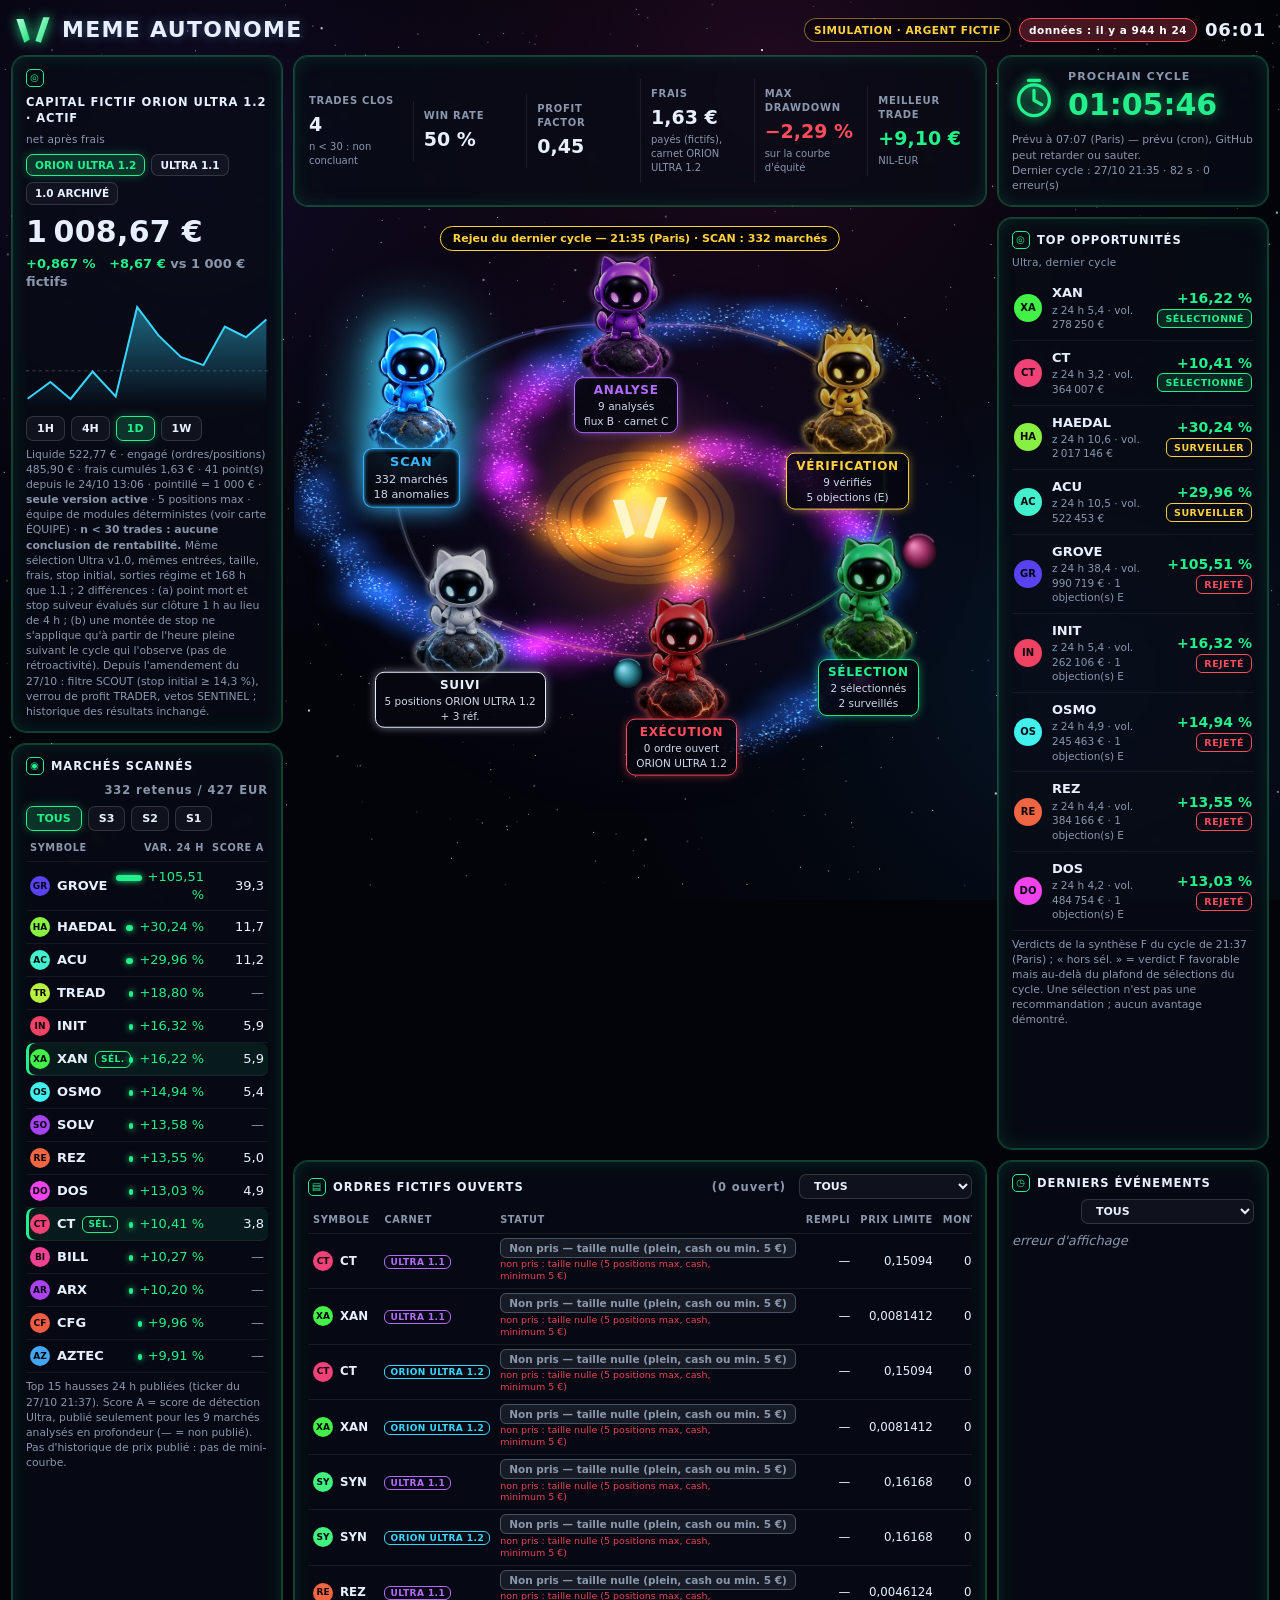
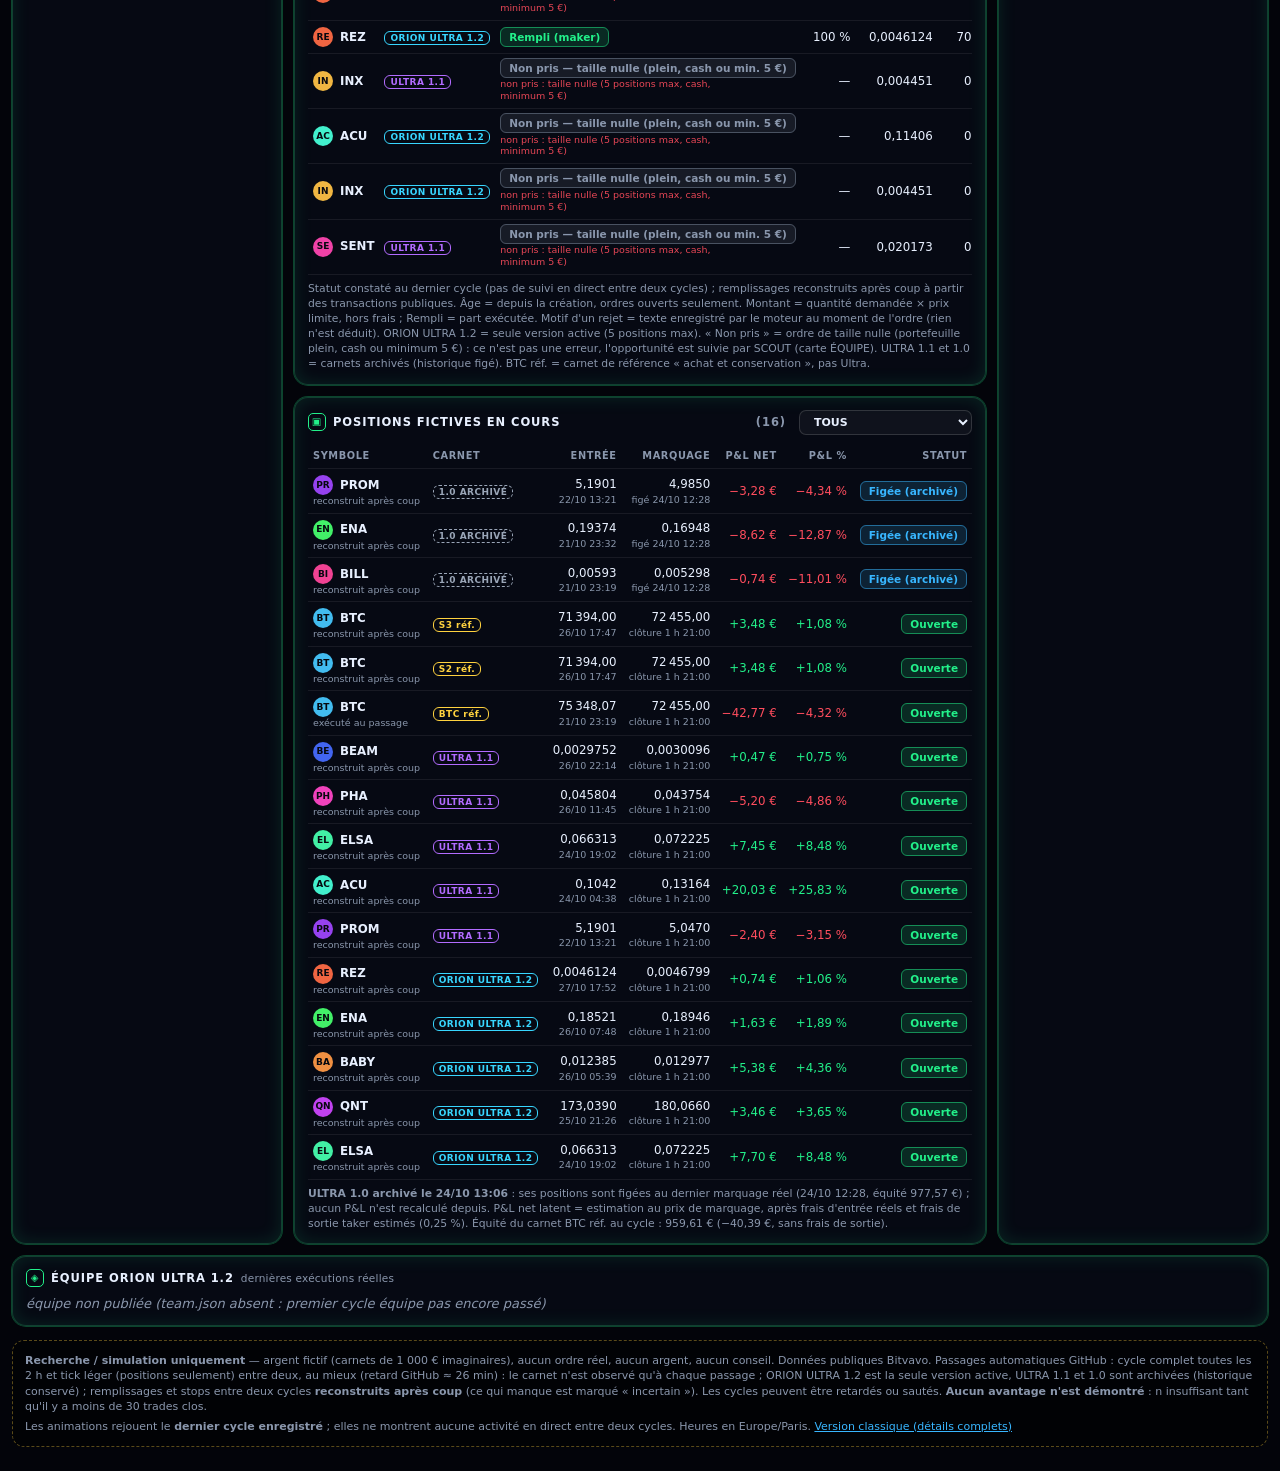
==== index.html @ ed12c28b "Merge ORION ULTRA 1.2 équipe (site)" ====
<!doctype html>
<html lang="fr">
<head>
<meta charset="utf-8">
<meta name="viewport" content="width=device-width, initial-scale=1, viewport-fit=cover">
<meta name="theme-color" content="#03040a">
<meta name="robots" content="noindex,nofollow">
<title>MEME AUTONOME — simulation (argent fictif)</title>
<link rel="icon" href="data:image/svg+xml,%3Csvg xmlns=%22http://www.w3.org/2000/svg%22 viewBox=%220 0 48 40%22%3E%3Cpath d=%22M3 6 L12 6 L20 32 L13 36 Z%22 fill=%22%2322f08a%22/%3E%3Cpath d=%22M27 34 L37 4 L45 4 L34 36 Z%22 fill=%22%2322f08a%22/%3E%3C/svg%3E">
<link rel="stylesheet" href="assets/galaxy.css">
<link rel="preload" as="image" href="assets/scan.webp">
</head>
<body>
<canvas id="sky" aria-hidden="true"></canvas>
<div class="app">
 <header class="top">
  <div class="brand"><svg class="logo" viewBox="0 0 48 40" aria-hidden="true"><defs><linearGradient id="lg" x1="0" y1="0" x2="1" y2="1"><stop offset="0" stop-color="#b6ffd9"/><stop offset="1" stop-color="#19e07a"/></linearGradient></defs><path d="M3 6 L12 6 L20 32 L13 36 Z" fill="url(#lg)"/><path d="M27 34 L37 4 L45 4 L34 36 Z" fill="url(#lg)"/></svg><h1>MEME AUTONOME</h1></div>
  <div class="hright"><span class="pill sim">SIMULATION · ARGENT FICTIF</span><span class="pill" id="fresh">…</span><span class="clock" id="clock">--:--</span></div>
 </header>

 <main class="grid">
  <section class="card cap" id="cardCap">
   <div class="ch"><span class="ic g">◎</span><span id="capT">CAPITAL FICTIF ORION ULTRA 1.2</span> <span class="sub">net après frais</span></div>
   <div class="tabs bk" id="capTabs"><button data-b="ultra-1.2-test" class="on">ORION ULTRA 1.2</button><button data-b="ultra-1.1">1.1 ARCHIVÉ</button><button data-b="ultra-1.0">1.0 ARCHIVÉ</button></div>
   <div class="capv" id="capV">—</div>
   <div class="capd" id="capD"></div>
   <div class="eq" id="eq"></div>
   <div class="tabs" id="eqTabs"><button data-w="1">1H</button><button data-w="4">4H</button><button data-w="24" class="on">1D</button><button data-w="168">1W</button></div>
   <div class="note" id="capNote"></div>
  </section>

  <section class="card kpi" id="kpi"></section>

  <section class="card next">
   <div class="nx"><svg viewBox="0 0 40 40" class="nxic" aria-hidden="true"><circle cx="20" cy="22" r="14" fill="none" stroke="#22f08a" stroke-width="3"/><path d="M20 22 L20 13 M20 22 L27 26" stroke="#22f08a" stroke-width="3" stroke-linecap="round"/><path d="M15 4 h10" stroke="#22f08a" stroke-width="3" stroke-linecap="round"/></svg>
   <div><div class="ch2">PROCHAIN CYCLE</div><div class="cd" id="cd">--:--:--</div></div></div>
   <div class="note" id="nxNote"></div>
  </section>

  <section class="card mkt">
   <div class="ch"><span class="ic g">◉</span>MARCHÉS SCANNÉS <span class="cnt" id="mktCnt"></span></div>
   <div class="tabs" id="mktTabs"><button data-k="TOUS" class="on">TOUS</button><button data-k="S3">S3</button><button data-k="S2">S2</button><button data-k="S1_liquidite">S1</button></div>
   <div id="mkt"></div>
  </section>

  <section class="scene" id="scene" aria-label="Rejeu animé du dernier cycle enregistré">
   <canvas id="gal"></canvas>
   <div id="nodes"></div>
   <div class="core"><svg viewBox="0 0 48 40" aria-hidden="true"><path d="M3 6 L12 6 L20 32 L13 36 Z" fill="#fff6c8"/><path d="M27 34 L37 4 L45 4 L34 36 Z" fill="#fff6c8"/></svg></div>
   <div class="replay" id="replay">…</div>
  </section>

  <section class="card opp">
   <div class="ch"><span class="ic g">◎</span>TOP OPPORTUNITÉS <span class="sub">Ultra, dernier cycle</span></div>
   <div id="opp"></div>
  </section>

  <section class="card" id="cardTeam" style="grid-column:1/-1">
   <div class="ch"><span class="ic g">◈</span>ÉQUIPE ORION ULTRA 1.2 <span class="sub">dernières exécutions réelles</span></div>
   <div id="teamBody"><div class="empty">chargement…</div></div>
  </section>

  <section class="card ord">
   <div class="ch"><span class="ic g">▤</span>ORDRES FICTIFS OUVERTS <span class="cnt" id="ordCnt"></span><select id="ordF" aria-label="filtre carnet (ordres)"><option value="all">TOUS</option><option value="u12">ORION ULTRA 1.2</option><option value="u11">ULTRA 1.1</option><option value="u10">ULTRA 1.0 (ARCHIVÉ)</option><option value="ref">RÉFÉRENCES</option></select></div>
   <div class="scroll"><table id="ord"></table></div><div class="note" id="ordNote"></div>
  </section>

  <section class="card pos">
   <div class="ch"><span class="ic g">▣</span>POSITIONS FICTIVES EN COURS <span class="cnt" id="posCnt"></span><select id="posF" aria-label="filtre carnet (positions)"><option value="all">TOUS</option><option value="u12">ORION ULTRA 1.2</option><option value="u11">ULTRA 1.1</option><option value="u10">ULTRA 1.0 (ARCHIVÉ)</option><option value="ref">RÉFÉRENCES</option></select></div>
   <div class="scroll"><table id="pos"></table></div><div class="note" id="posNote"></div>
  </section>

  <section class="card ev">
   <div class="ch"><span class="ic g">◷</span>DERNIERS ÉVÉNEMENTS <select id="evF" aria-label="filtre carnet (événements)"><option value="all">TOUS</option><option value="u12">ORION ULTRA 1.2</option><option value="u11">ULTRA 1.1</option><option value="u10">ULTRA 1.0 (ARCHIVÉ)</option><option value="ref">RÉFÉRENCES</option></select></div>
   <div id="ev"></div>
  </section>
 </main>

 <footer class="disc">
  <p><b>Recherche / simulation uniquement</b> — argent fictif (carnets de 1 000 € imaginaires), aucun ordre réel, aucun argent, aucun conseil. Données publiques Bitvavo. Passages automatiques GitHub : cycle complet toutes les 2 h et tick léger (positions seulement) entre deux, au mieux (retard GitHub ≈ 26 min) : le carnet n'est observé qu'à chaque passage ; ORION ULTRA 1.2 est la seule version active, ULTRA 1.1 et 1.0 sont archivées (historique conservé) ; remplissages et stops entre deux cycles <b>reconstruits après coup</b> (ce qui manque est marqué « incertain »). Les cycles peuvent être retardés ou sautés. <b>Aucun avantage n'est démontré</b> : n insuffisant tant qu'il y a moins de 30 trades clos.</p>
  <p>Les animations rejouent le <b>dernier cycle enregistré</b> ; elles ne montrent aucune activité en direct entre deux cycles. Heures en Europe/Paris. <a href="v1-classic/">Version classique (détails complets)</a></p>
 </footer>
</div>
<script src="assets/galaxy.js"></script>
</body>
</html>
---- assets/galaxy.css ----
:root{--bg:#03040a;--card:rgba(8,12,22,.78);--line:rgba(60,255,160,.22);--txt:#e8f0ff;--mut:#8a97ad;--g:#22f08a;--b:#38b6ff;--v:#b26bff;--y:#ffd23f;--r:#ff4d5e;--w:#e9f2ff;--glow:0 0 0 1px rgba(34,240,138,.28),0 0 18px rgba(34,240,138,.12) inset}
*{box-sizing:border-box}
html,body{margin:0;background:var(--bg);color:var(--txt);font:13px/1.4 system-ui,-apple-system,"Segoe UI",Roboto,sans-serif;-webkit-text-size-adjust:100%}
#sky{position:fixed;inset:0;width:100%;height:100%;z-index:0}
.app{position:relative;z-index:1;max-width:1560px;margin:0 auto;padding:10px 12px 24px}
.top{display:flex;align-items:center;justify-content:space-between;gap:10px;padding:4px 2px 10px;flex-wrap:wrap}
.brand{display:flex;align-items:center;gap:10px}.logo{width:38px;height:32px;filter:drop-shadow(0 0 6px #22f08a)}
h1{margin:0;font-size:22px;letter-spacing:.06em;font-weight:800;text-shadow:0 0 12px rgba(120,200,255,.35)}
.hright{display:flex;align-items:center;gap:8px;flex-wrap:wrap}
.pill{font-size:10.5px;font-weight:700;letter-spacing:.05em;padding:4px 9px;border-radius:999px;border:1px solid rgba(255,255,255,.18);color:var(--mut);background:rgba(0,0,0,.4)}
.pill.sim{color:var(--y);border-color:rgba(255,210,63,.45)}.pill.ok{color:var(--g);border-color:rgba(34,240,138,.5)}.pill.bad{color:#fff;background:rgba(255,77,94,.25);border-color:var(--r)}
.clock{font-weight:700;font-size:18px;font-variant-numeric:tabular-nums;letter-spacing:.04em}
.grid{display:grid;gap:12px;grid-template-columns:minmax(0,1fr)}
.grid>*{min-width:0}
.card{background:var(--card);border:1px solid var(--line);border-radius:14px;padding:12px 13px;box-shadow:var(--glow);backdrop-filter:blur(3px);-webkit-backdrop-filter:blur(3px)}
.ch{font-size:11.5px;font-weight:800;letter-spacing:.08em;display:flex;align-items:center;gap:7px;margin-bottom:8px;flex-wrap:wrap}
.ch .sub{font-weight:500;color:var(--mut);letter-spacing:.02em;font-size:10.5px}.ch .cnt{margin-left:auto;color:var(--mut);font-weight:600}
.ch select{margin-left:auto}
.ic{display:inline-grid;place-items:center;width:18px;height:18px;border-radius:5px;border:1px solid currentColor;font-size:10px}.ic.g{color:var(--g)}
.g{color:var(--g)}.r{color:var(--r)}.y{color:var(--y)}.b{color:var(--b)}.v{color:var(--v)}.mut{color:var(--mut)}
.abs{color:var(--mut);font-style:italic;font-weight:500}
.note{font-size:10.8px;color:var(--mut);margin-top:6px}
.capv{font-size:30px;font-weight:800;font-variant-numeric:tabular-nums;letter-spacing:.01em}
.capd{font-size:13px;font-weight:700;margin:2px 0 6px;font-variant-numeric:tabular-nums}
.eq{height:110px;position:relative}.eq svg{width:100%;height:100%;display:block}
.eq .empty{position:absolute;inset:0;display:grid;place-items:center;text-align:center;color:var(--mut);font-size:11.5px;padding:0 10px}
.tabs{display:flex;gap:6px;margin:8px 0 4px;flex-wrap:wrap}
.tabs button,select{background:rgba(255,255,255,.04);color:var(--txt);border:1px solid rgba(255,255,255,.14);border-radius:7px;padding:4px 10px;font:inherit;font-size:11px;font-weight:700;cursor:pointer}
.tabs button.on{background:rgba(34,240,138,.18);border-color:var(--g);color:var(--g);box-shadow:0 0 10px rgba(34,240,138,.3)}
.kpi{display:grid;grid-template-columns:repeat(3,minmax(0,1fr));gap:0;padding:6px 4px}
.k{padding:8px 10px;border-left:1px solid rgba(255,255,255,.08)}.k:nth-child(3n+1){border-left:0}
.k span{display:block;font-size:10px;letter-spacing:.07em;color:var(--mut);font-weight:700;text-transform:uppercase}
.k b{display:block;font-size:19px;font-variant-numeric:tabular-nums;margin-top:3px}.k b.abs{font-size:12px}
.k i{display:block;font-style:normal;font-size:10px;color:var(--mut);margin-top:2px}
.next .nx{display:flex;align-items:center;gap:12px}.nxic{width:44px;height:44px;filter:drop-shadow(0 0 6px #22f08a)}
.ch2{font-size:11px;font-weight:800;letter-spacing:.1em;color:var(--mut)}
.cd{font-size:30px;font-weight:800;color:var(--g);font-variant-numeric:tabular-nums;text-shadow:0 0 14px rgba(34,240,138,.55)}
table{width:100%;border-collapse:collapse;font-size:11.8px;font-variant-numeric:tabular-nums}
th,td{padding:6px 5px;border-bottom:1px solid rgba(255,255,255,.07);text-align:right;white-space:nowrap}
th{font-size:9.8px;letter-spacing:.06em;color:var(--mut);font-weight:700;text-transform:uppercase}
th:first-child,td:first-child,.l{text-align:left}
.scroll{overflow-x:auto;-webkit-overflow-scrolling:touch}
.sym{display:inline-flex;align-items:center;gap:7px;font-weight:700}
.coin{width:20px;height:20px;border-radius:50%;display:inline-grid;place-items:center;font-size:9px;font-weight:800;color:#06080f;flex:none}
.bar{display:inline-block;height:6px;border-radius:3px;vertical-align:middle;margin-right:6px;background:var(--g);box-shadow:0 0 6px currentColor}
.mrow{display:grid;grid-template-columns:minmax(0,1fr) 96px 54px;gap:6px;align-items:center;padding:6px 4px;border-bottom:1px solid rgba(255,255,255,.06)}
.mrow.hd{font-size:9.8px;letter-spacing:.06em;color:var(--mut);font-weight:700}
.mrow.sel{background:rgba(34,240,138,.08);border-radius:7px;box-shadow:inset 3px 0 0 var(--g)}
.mrow .n{text-align:right;font-variant-numeric:tabular-nums}
.badge{font-size:9.5px;font-weight:800;letter-spacing:.05em;padding:3px 7px;border-radius:6px;border:1px solid currentColor;white-space:nowrap}
.badge.selectionner{color:var(--g);background:rgba(34,240,138,.12)}.badge.surveiller{color:var(--y)}.badge.rejeter{color:var(--r)}.badge.non_evaluable{color:var(--mut)}
.badge.horssel{color:var(--b)}
.badge.ref{color:var(--y);font-size:9px;padding:1px 5px}.badge.ul{color:var(--g);font-size:9px;padding:1px 5px}
.st{font-size:10.5px;font-weight:800;padding:3px 8px;border-radius:6px;background:rgba(255,166,0,.18);color:#ffb020;border:1px solid rgba(255,176,32,.5)}
.st.bad{background:rgba(255,77,94,.16);color:var(--r);border-color:rgba(255,77,94,.55)}.st.part{background:rgba(56,182,255,.14);color:var(--b);border-color:rgba(56,182,255,.5)}
.st.okk{background:rgba(34,240,138,.14);color:var(--g);border-color:rgba(34,240,138,.5)}
.opp{display:flex;flex-direction:column}
.oc{display:grid;grid-template-columns:30px minmax(0,1fr) auto;gap:8px;align-items:center;padding:8px 2px;border-bottom:1px solid rgba(255,255,255,.06)}
.oc .coin{width:28px;height:28px;font-size:10px}.oc .nm{font-weight:800}.oc .sm{font-size:10.5px;color:var(--mut)}
.oc .rt{text-align:right}.oc .pc{font-weight:800;font-size:14px}
.evr{display:grid;grid-template-columns:40px 92px minmax(0,1fr);gap:6px;padding:5px 2px;border-bottom:1px solid rgba(255,255,255,.06);font-size:11.3px;align-items:start}
.evr .t{color:var(--mut);font-variant-numeric:tabular-nums}.evr .s{font-weight:800;font-size:10px;letter-spacing:.04em}
#ev{max-height:330px;overflow:auto}
@media (min-width:1100px){#ev{max-height:none}.ev #ev{max-height:520px}}
/* scène */
.scene{position:relative;border-radius:16px;overflow:hidden;aspect-ratio:3/4;max-height:900px;min-height:300px;background:radial-gradient(ellipse at center,rgba(40,20,80,.35),rgba(0,0,0,0) 70%)}
#gal{position:absolute;inset:0;width:100%;height:100%}
#nodes{position:absolute;inset:0}
.node{position:absolute;transform:translate(-50%,-50%);width:var(--sz);display:flex;flex-direction:column;align-items:center;pointer-events:none}
.node img{width:100%;height:auto;display:block;filter:drop-shadow(0 0 6px var(--c));animation:float 4.2s ease-in-out infinite;animation-delay:var(--d);transition:filter .4s,transform .4s}
.node .lbl{position:relative;z-index:2;margin-top:-14%;background:rgba(6,8,16,.86);border:1px solid var(--c);border-radius:9px;padding:4px 9px;text-align:center;box-shadow:0 0 10px color-mix(in srgb,var(--c) 45%,transparent);min-width:86%;transition:box-shadow .4s,transform .4s}
.node .lbl b{display:block;font-size:12px;letter-spacing:.06em}.node .lbl span{display:block;font-size:10.5px;color:#cfd8ea;white-space:nowrap}
.node.on img{filter:drop-shadow(0 0 16px var(--c)) drop-shadow(0 0 30px var(--c)) brightness(1.15)}
.node.on .lbl{box-shadow:0 0 22px var(--c),0 0 4px var(--c) inset;transform:scale(1.07)}
.node.dim img{filter:drop-shadow(0 0 3px var(--c)) saturate(.8) brightness(.8)}
@keyframes float{0%,100%{transform:translateY(0)}50%{transform:translateY(-5%)}}
.core{position:absolute;left:50%;top:50%;width:9%;transform:translate(-50%,-50%);filter:drop-shadow(0 0 10px #ffcc55) drop-shadow(0 0 22px #ff9a2a)}
.core svg{width:100%;display:block}
.replay{position:absolute;left:50%;top:8px;z-index:3;transform:translateX(-50%);font-size:11px;font-weight:700;background:rgba(0,0,0,.6);border:1px solid rgba(255,255,255,.18);border-radius:999px;padding:4px 12px;white-space:nowrap;max-width:94%;overflow:hidden;text-overflow:ellipsis}
.replay.live{border-color:var(--y);color:var(--y)}
.disc{margin-top:14px;font-size:11px;color:var(--mut);border:1px dashed rgba(255,210,63,.35);border-radius:12px;padding:8px 12px;background:rgba(0,0,0,.45)}
.disc p{margin:4px 0}.disc a{color:var(--b)}
.wait{border:1px solid var(--b);color:#cfe6ff;border-radius:10px;padding:8px 10px;margin-bottom:10px;background:rgba(56,182,255,.08)}
@media (max-width:1099px){.card{backdrop-filter:none;-webkit-backdrop-filter:none;background:rgba(8,12,22,.9)}}
@media (max-width:1099px){.replay{top:auto;bottom:8px;white-space:normal;text-align:center;border-radius:12px;width:max-content}}
/* téléphone : la scène juste après le capital et le prochain cycle */
@media (max-width:1099px){.cap{order:1}.next{order:2}.scene{order:3}.kpi{order:4}.opp{order:5}.mkt{order:6}.ord{order:7}.pos{order:8}.ev{order:9}}
/* ordinateur */
@media (min-width:700px) and (max-width:1099px){.scene{aspect-ratio:1/1}}
@media (min-width:1100px){
 .grid{grid-template-columns:300px minmax(0,1fr) 310px;grid-template-areas:"cap kpi next" "cap scene opp" "mkt scene opp" "mkt ord ev" "mkt pos ev";grid-template-rows:auto auto auto auto 1fr;align-items:start}
 .cap{grid-area:cap;align-self:stretch}.kpi{grid-area:kpi;grid-template-columns:repeat(6,minmax(0,1fr));align-self:stretch;align-items:center}
 .k:nth-child(3n+1){border-left:1px solid rgba(255,255,255,.08)}.k:first-child{border-left:0}
 .next{grid-area:next;align-self:stretch}.mkt{grid-area:mkt;align-self:stretch}.scene{grid-area:scene;aspect-ratio:auto;height:600px}
 .opp{grid-area:opp;align-self:stretch}.ord{grid-area:ord;align-self:stretch}.pos{grid-area:pos;align-self:stretch}.ev{grid-area:ev;align-self:stretch}
}
@media (min-width:1100px) and (max-width:1300px){.grid{grid-template-columns:270px minmax(0,1fr) 270px}}
@media (max-width:420px){.capv{font-size:26px}.cd{font-size:26px}h1{font-size:18px}.clock{font-size:15px}.node .lbl b{font-size:10.5px}.node .lbl span{font-size:9.5px}}
@media (prefers-reduced-motion:reduce){.node img{animation:none}*{transition:none!important}}

.sm-only{display:none}
@media (max-width:600px){.hm{display:none}.sm-only{display:block}th,td{padding:6px 4px}}
@media (max-width:600px){.ord .st{white-space:normal;display:inline-block;max-width:92px;line-height:1.2}}
.sub{font-size:9.5px;white-space:normal;line-height:1.2}
@media (max-width:600px){.scroll .coin{display:none}.scroll td:first-child{white-space:normal;max-width:96px}.scroll td,.scroll th{padding:6px 3px}.ord .st,.pos .st{white-space:normal;display:inline-block;max-width:88px;line-height:1.2}.sm-only .badge{display:inline-block;margin-top:2px}table{font-size:11.2px}}
.badge.u11{color:var(--v);font-size:9px;padding:1px 5px}
.tabs.bk{margin:0 0 6px}.tabs.bk button{padding:3px 8px;font-size:10.5px}
.tabs.bk button.on[data-b="ultra-1.1"]{background:rgba(178,107,255,.18);border-color:var(--v);color:var(--v);box-shadow:0 0 10px rgba(178,107,255,.3)}
.ch .cnt+select{margin-left:6px}
.why{font-size:9.5px;color:var(--r);opacity:.9;line-height:1.25;margin-top:2px;white-space:normal;max-width:220px}
table.cmp{width:100%;font-size:11px;margin:2px 0 6px;border-collapse:collapse}table.cmp td,table.cmp th{padding:3px 4px;text-align:right;border-bottom:1px solid rgba(255,255,255,.06)}table.cmp .l{text-align:left}
.cmpv{font-size:.7em;white-space:nowrap}
.badge.u12{color:#38d6ff;font-size:9px;padding:1px 5px}.badge.u10a{color:#9aa6b8;font-size:9px;padding:1px 5px;border-style:dashed}
table.cmp{table-layout:fixed}table.cmp td,table.cmp th{white-space:normal;overflow-wrap:anywhere}table.cmp th.l,table.cmp td.l{width:38%}table.cmp .badge{white-space:normal}

.st.neu{background:rgba(125,138,158,.14);color:var(--mut);border-color:rgba(125,138,158,.5)}.st.warn{background:rgba(255,210,63,.12);color:var(--y);border-color:rgba(255,210,63,.5)}
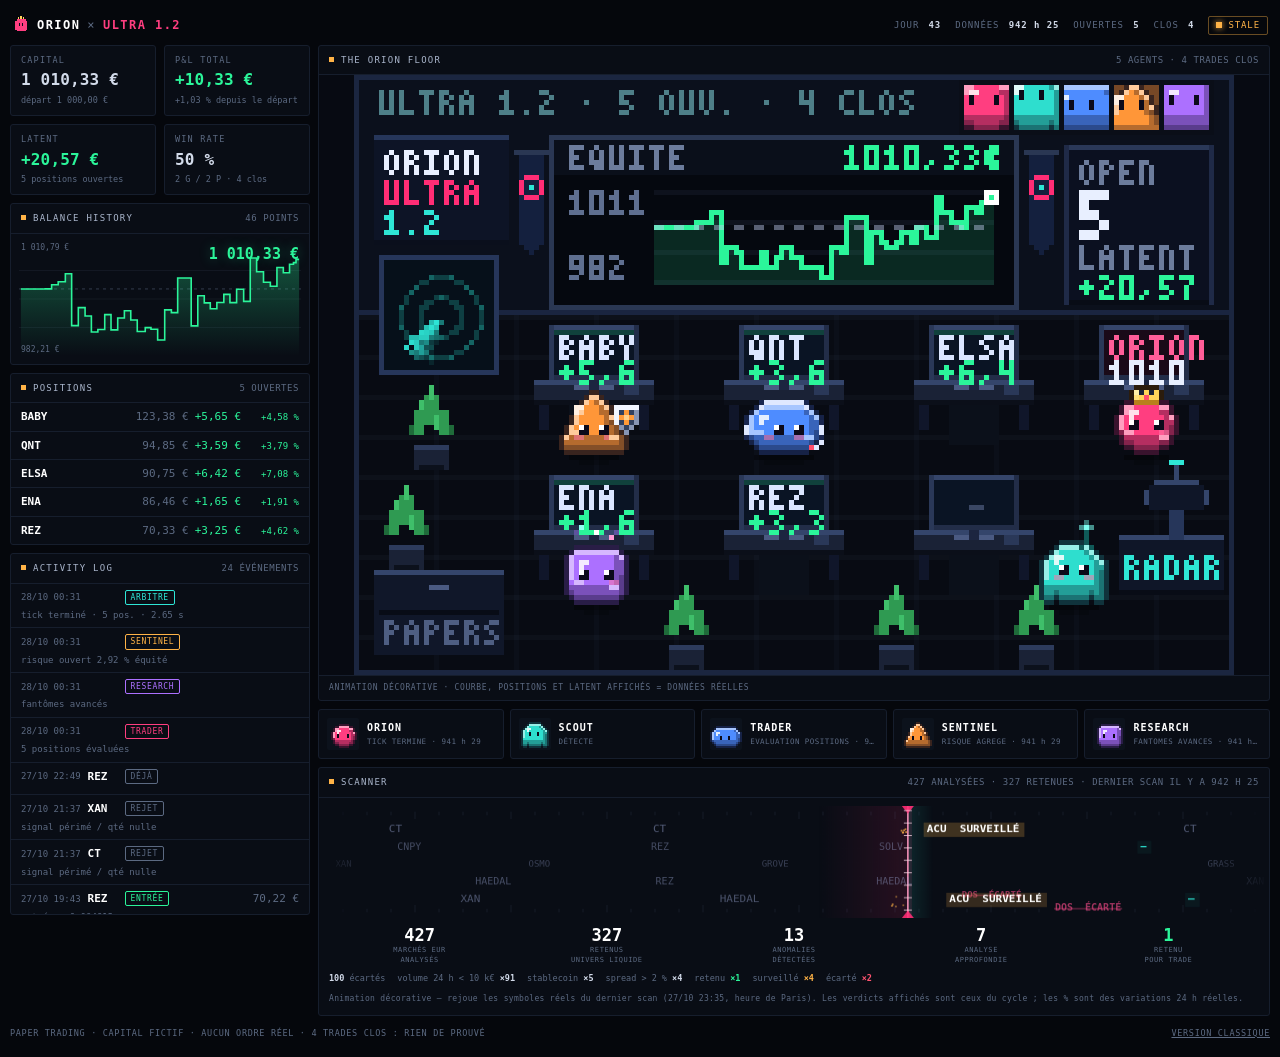
==== commit 2c3a4943: "Site: nouvelle interface ORION" ====
--- a/index.html
+++ b/index.html
@@ -3,84 +3,75 @@
 <head>
 <meta charset="utf-8">
 <meta name="viewport" content="width=device-width, initial-scale=1, viewport-fit=cover">
-<meta name="theme-color" content="#03040a">
+<meta name="theme-color" content="#05070c">
 <meta name="robots" content="noindex,nofollow">
-<title>MEME AUTONOME — simulation (argent fictif)</title>
-<link rel="icon" href="data:image/svg+xml,%3Csvg xmlns=%22http://www.w3.org/2000/svg%22 viewBox=%220 0 48 40%22%3E%3Cpath d=%22M3 6 L12 6 L20 32 L13 36 Z%22 fill=%22%2322f08a%22/%3E%3Cpath d=%22M27 34 L37 4 L45 4 L34 36 Z%22 fill=%22%2322f08a%22/%3E%3C/svg%3E">
-<link rel="stylesheet" href="assets/galaxy.css">
-<link rel="preload" as="image" href="assets/scan.webp">
+<title>ORION × ULTRA 1.2</title>
+<link rel="icon" href="data:image/svg+xml,%3Csvg xmlns=%22http://www.w3.org/2000/svg%22 viewBox=%220 0 16 16%22 shape-rendering=%22crispEdges%22%3E%3Crect width=%2216%22 height=%2216%22 fill=%22%2305070c%22/%3E%3Cpath fill=%22%23ff3e80%22 d=%22M4 3h8v1h1v8h-1v1H4v-1H3V4h1z%22/%3E%3Cpath fill=%22%230c0a1a%22 d=%22M6 6h1v3H6zM9 6h1v3H9z%22/%3E%3C/svg%3E">
+<link rel="stylesheet" href="assets/orion/orion.css">
 </head>
 <body>
-<canvas id="sky" aria-hidden="true"></canvas>
-<div class="app">
- <header class="top">
-  <div class="brand"><svg class="logo" viewBox="0 0 48 40" aria-hidden="true"><defs><linearGradient id="lg" x1="0" y1="0" x2="1" y2="1"><stop offset="0" stop-color="#b6ffd9"/><stop offset="1" stop-color="#19e07a"/></linearGradient></defs><path d="M3 6 L12 6 L20 32 L13 36 Z" fill="url(#lg)"/><path d="M27 34 L37 4 L45 4 L34 36 Z" fill="url(#lg)"/></svg><h1>MEME AUTONOME</h1></div>
-  <div class="hright"><span class="pill sim">SIMULATION · ARGENT FICTIF</span><span class="pill" id="fresh">…</span><span class="clock" id="clock">--:--</span></div>
- </header>
+<main class="wrap">
+  <header class="bar">
+    <h1 class="brand"><svg class="logo" viewBox="0 0 16 16" width="18" height="18" shape-rendering="crispEdges" aria-hidden="true"><path fill="#ff3e80" d="M4 3h8v1h1v8h-1v1H4v-1H3V4h1z"/><path fill="#0c0a1a" d="M6 6h1v3H6zM9 6h1v3H9z"/><path fill="#ffd45a" d="M5 1h1v2H5zM7 0h2v3H7zM10 1h1v2h-1z"/></svg><b>ORION</b><i>×</i><b class="u">ULTRA&nbsp;1.2</b></h1>
+    <div class="bst">
+      <span>JOUR <b id="s_day">—</b></span><span>DONNÉES <b id="s_age">—</b></span><span>OUVERTES <b id="s_op">—</b></span><span>CLOS <b id="s_cl">—</b></span>
+      <div class="live" id="live" title="Fraîcheur des données publiées"><i></i><span>—</span></div>
+    </div>
+  </header>
 
- <main class="grid">
-  <section class="card cap" id="cardCap">
-   <div class="ch"><span class="ic g">◎</span><span id="capT">CAPITAL FICTIF ORION ULTRA 1.2</span> <span class="sub">net après frais</span></div>
-   <div class="tabs bk" id="capTabs"><button data-b="ultra-1.2-test" class="on">ORION ULTRA 1.2</button><button data-b="ultra-1.1">1.1 ARCHIVÉ</button><button data-b="ultra-1.0">1.0 ARCHIVÉ</button></div>
-   <div class="capv" id="capV">—</div>
-   <div class="capd" id="capD"></div>
-   <div class="eq" id="eq"></div>
-   <div class="tabs" id="eqTabs"><button data-w="1">1H</button><button data-w="4">4H</button><button data-w="24" class="on">1D</button><button data-w="168">1W</button></div>
-   <div class="note" id="capNote"></div>
-  </section>
+  <div class="cols">
+    <div class="L">
+      <section class="kpi" aria-label="Indicateurs">
+        <div class="cd kt"><small>CAPITAL</small><b class="kv" id="k_cap">—</b><em id="k_capS">—</em></div>
+        <div class="cd kt"><small>P&amp;L TOTAL</small><b class="kv" id="k_pl">—</b><em id="k_plS">—</em></div>
+        <div class="cd kt"><small>LATENT</small><b class="kv" id="k_lat">—</b><em id="k_latS">—</em></div>
+        <div class="cd kt"><small>WIN RATE</small><b class="kv" id="k_win">—</b><em id="k_winS">—</em></div>
+      </section>
+      <section class="cd bal">
+        <header class="ch"><span class="ct">BALANCE HISTORY</span><span class="cm" id="balMeta">—</span></header>
+        <div class="balw"><div id="balChart"></div><b class="bv" id="balVal">—</b></div>
+      </section>
+      <section class="cd pos">
+        <header class="ch"><span class="ct">POSITIONS</span><span class="cm" id="posCnt">—</span></header>
+        <div class="pl" id="plist"></div>
+      </section>
+      <section class="cd log">
+        <header class="ch"><span class="ct">ACTIVITY LOG</span><span class="cm" id="logMeta">—</span></header>
+        <div class="lines" id="lines"></div>
+      </section>
+    </div>
 
-  <section class="card kpi" id="kpi"></section>
+    <div class="R">
+      <section class="cd floor" id="hero" aria-label="Bureau d'ORION (animation décorative)">
+        <header class="ch"><span class="ct">THE ORION FLOOR</span><span class="cm" id="floorMeta">—</span></header>
+        <div class="stage"><canvas id="cv" role="img" aria-label="Bureau pixel-art : ORION, SCOUT, TRADER, SENTINEL et RESEARCH se déplacent entre les bureaux dont les écrans affichent les positions ouvertes ; l'écran mural affiche la courbe d'équité. Animation décorative."></canvas></div>
+        <p class="deco">Animation décorative · courbe, positions et latent affichés = données réelles</p>
+      </section>
+      <section class="agents" id="agents" aria-label="Agents">
+        <button class="cd ag" data-k="ORION"><canvas width="16" height="16"></canvas><span><b>ORION</b><small>DIRECTEUR</small></span></button>
+        <button class="cd ag" data-k="SCOUT"><canvas width="16" height="16"></canvas><span><b>SCOUT</b><small>DÉTECTE</small></span></button>
+        <button class="cd ag" data-k="TRADER"><canvas width="16" height="16"></canvas><span><b>TRADER</b><small>EXÉCUTE</small></span></button>
+        <button class="cd ag" data-k="SENTINEL"><canvas width="16" height="16"></canvas><span><b>SENTINEL</b><small>PROTÈGE</small></span></button>
+        <button class="cd ag" data-k="RESEARCH"><canvas width="16" height="16"></canvas><span><b>RESEARCH</b><small>TESTE</small></span></button>
+      </section>
+      <section class="cd scan" aria-label="Scanner">
+        <header class="ch"><span class="ct">SCANNER</span><span class="cm" id="scanMeta">—</span></header>
+        <div class="scb">
+          <div class="scanwrap"><canvas id="cv3" role="img" aria-label="Animation décorative d'un balayage de symboles"></canvas></div>
+          <div class="funnel" id="funnel"></div>
+          <div class="why" id="why"></div>
+          <p class="note" id="scanNote">Animation décorative — rejoue les symboles réels du dernier scan.</p>
+        </div>
+      </section>
+    </div>
+  </div>
 
-  <section class="card next">
-   <div class="nx"><svg viewBox="0 0 40 40" class="nxic" aria-hidden="true"><circle cx="20" cy="22" r="14" fill="none" stroke="#22f08a" stroke-width="3"/><path d="M20 22 L20 13 M20 22 L27 26" stroke="#22f08a" stroke-width="3" stroke-linecap="round"/><path d="M15 4 h10" stroke="#22f08a" stroke-width="3" stroke-linecap="round"/></svg>
-   <div><div class="ch2">PROCHAIN CYCLE</div><div class="cd" id="cd">--:--:--</div></div></div>
-   <div class="note" id="nxNote"></div>
-  </section>
-
-  <section class="card mkt">
-   <div class="ch"><span class="ic g">◉</span>MARCHÉS SCANNÉS <span class="cnt" id="mktCnt"></span></div>
-   <div class="tabs" id="mktTabs"><button data-k="TOUS" class="on">TOUS</button><button data-k="S3">S3</button><button data-k="S2">S2</button><button data-k="S1_liquidite">S1</button></div>
-   <div id="mkt"></div>
-  </section>
-
-  <section class="scene" id="scene" aria-label="Rejeu animé du dernier cycle enregistré">
-   <canvas id="gal"></canvas>
-   <div id="nodes"></div>
-   <div class="core"><svg viewBox="0 0 48 40" aria-hidden="true"><path d="M3 6 L12 6 L20 32 L13 36 Z" fill="#fff6c8"/><path d="M27 34 L37 4 L45 4 L34 36 Z" fill="#fff6c8"/></svg></div>
-   <div class="replay" id="replay">…</div>
-  </section>
-
-  <section class="card opp">
-   <div class="ch"><span class="ic g">◎</span>TOP OPPORTUNITÉS <span class="sub">Ultra, dernier cycle</span></div>
-   <div id="opp"></div>
-  </section>
-
-  <section class="card" id="cardTeam" style="grid-column:1/-1">
-   <div class="ch"><span class="ic g">◈</span>ÉQUIPE ORION ULTRA 1.2 <span class="sub">dernières exécutions réelles</span></div>
-   <div id="teamBody"><div class="empty">chargement…</div></div>
-  </section>
-
-  <section class="card ord">
-   <div class="ch"><span class="ic g">▤</span>ORDRES FICTIFS OUVERTS <span class="cnt" id="ordCnt"></span><select id="ordF" aria-label="filtre carnet (ordres)"><option value="all">TOUS</option><option value="u12">ORION ULTRA 1.2</option><option value="u11">ULTRA 1.1</option><option value="u10">ULTRA 1.0 (ARCHIVÉ)</option><option value="ref">RÉFÉRENCES</option></select></div>
-   <div class="scroll"><table id="ord"></table></div><div class="note" id="ordNote"></div>
-  </section>
-
-  <section class="card pos">
-   <div class="ch"><span class="ic g">▣</span>POSITIONS FICTIVES EN COURS <span class="cnt" id="posCnt"></span><select id="posF" aria-label="filtre carnet (positions)"><option value="all">TOUS</option><option value="u12">ORION ULTRA 1.2</option><option value="u11">ULTRA 1.1</option><option value="u10">ULTRA 1.0 (ARCHIVÉ)</option><option value="ref">RÉFÉRENCES</option></select></div>
-   <div class="scroll"><table id="pos"></table></div><div class="note" id="posNote"></div>
-  </section>
-
-  <section class="card ev">
-   <div class="ch"><span class="ic g">◷</span>DERNIERS ÉVÉNEMENTS <select id="evF" aria-label="filtre carnet (événements)"><option value="all">TOUS</option><option value="u12">ORION ULTRA 1.2</option><option value="u11">ULTRA 1.1</option><option value="u10">ULTRA 1.0 (ARCHIVÉ)</option><option value="ref">RÉFÉRENCES</option></select></div>
-   <div id="ev"></div>
-  </section>
- </main>
-
- <footer class="disc">
-  <p><b>Recherche / simulation uniquement</b> — argent fictif (carnets de 1 000 € imaginaires), aucun ordre réel, aucun argent, aucun conseil. Données publiques Bitvavo. Passages automatiques GitHub : cycle complet toutes les 2 h et tick léger (positions seulement) entre deux, au mieux (retard GitHub ≈ 26 min) : le carnet n'est observé qu'à chaque passage ; ORION ULTRA 1.2 est la seule version active, ULTRA 1.1 et 1.0 sont archivées (historique conservé) ; remplissages et stops entre deux cycles <b>reconstruits après coup</b> (ce qui manque est marqué « incertain »). Les cycles peuvent être retardés ou sautés. <b>Aucun avantage n'est démontré</b> : n insuffisant tant qu'il y a moins de 30 trades clos.</p>
-  <p>Les animations rejouent le <b>dernier cycle enregistré</b> ; elles ne montrent aucune activité en direct entre deux cycles. Heures en Europe/Paris. <a href="v1-classic/">Version classique (détails complets)</a></p>
- </footer>
-</div>
-<script src="assets/galaxy.js"></script>
+  <footer class="foot">
+    <span id="badge">Paper trading · capital fictif · aucun ordre réel</span>
+    <a href="v1-classic/">version classique</a>
+  </footer>
+</main>
+<noscript><p class="ns">JavaScript est nécessaire pour afficher les données.</p></noscript>
+<script src="assets/orion/orion.js"></script>
 </body>
 </html>
--- a/assets/orion/orion.css
+++ b/assets/orion/orion.css
@@ -0,0 +1,94 @@
+/* ORION × ULTRA 1.2 — cartes sombres compactes, mono, fines bordures (réplique du style FOMO×GROK, nos propres données) */
+:root{--bg:#05070c;--pn:#090d15;--pn2:#0c121c;--bd:#161e2d;--bd2:#222d44;--tx:#d3dbea;--mut:#5c6a82;--g:#2bf59a;--r:#ff5470;--a:#ffb347;--cy:#2ee6d6;--pk:#ff3e80;--vi:#ac70ff;--mono:ui-monospace,"SF Mono",Menlo,Consolas,"Roboto Mono","DejaVu Sans Mono",monospace}
+*{box-sizing:border-box;margin:0}
+html{background:var(--bg);-webkit-text-size-adjust:100%}
+body{background:var(--bg);color:var(--tx);font:11px/1.4 var(--mono);min-height:100vh}
+.wrap{max-width:1560px;margin:0 auto;padding:10px 10px 18px}
+b{font-weight:700}
+.g{color:var(--g)}.r{color:var(--r)}.z{color:var(--mut)}.mu{color:var(--mut)}
+/* barre */
+.bar{display:flex;align-items:center;justify-content:space-between;gap:10px;flex-wrap:wrap;padding:6px 2px 10px}
+.brand{display:flex;align-items:center;gap:7px;font-size:12px;letter-spacing:.12em;font-weight:400}
+.brand b{color:#fff}.brand i{font-style:normal;color:var(--mut)}.brand .u{color:var(--pk)}.logo{image-rendering:pixelated}
+.bst{display:flex;align-items:center;gap:14px;flex-wrap:wrap;font-size:9px;letter-spacing:.1em;color:var(--mut)}
+.bst b{color:var(--tx);margin-left:3px}
+.live{display:inline-flex;align-items:center;gap:6px;color:var(--g);border:1px solid rgba(43,245,154,.35);padding:2px 7px;border-radius:2px}
+.live i{width:6px;height:6px;background:var(--g);box-shadow:0 0 6px var(--g);animation:bl 2s steps(2) infinite}
+.live.stale{color:var(--a);border-color:rgba(255,179,71,.4)}.live.stale i{background:var(--a);box-shadow:0 0 6px var(--a)}
+.live.na{color:var(--mut);border-color:var(--bd2)}.live.na i{background:var(--mut);box-shadow:none;animation:none}
+@keyframes bl{50%{opacity:.25}}
+/* cartes */
+.cd{background:var(--pn);border:1px solid var(--bd);border-radius:3px}
+.ch{display:flex;justify-content:space-between;align-items:center;gap:8px;padding:8px 10px;border-bottom:1px solid var(--bd);font-size:9px;letter-spacing:.14em;color:var(--mut);text-transform:uppercase;flex-wrap:wrap}
+.cm{letter-spacing:.06em}.ct{color:#aab6cc}.ct::before{content:"";display:inline-block;width:5px;height:5px;background:var(--a);margin-right:7px;vertical-align:1px}
+.empty{padding:14px 10px;color:var(--mut)}
+/* mise en page */
+.cols{display:grid;grid-template-columns:minmax(0,1fr);gap:8px}
+.L,.R{display:contents}
+.floor{order:1}.agents{order:2}.kpi{order:3}.bal{order:4}.scan{order:5}.pos{order:6}.log{order:7}
+@media(min-width:900px){
+ .cols{grid-template-columns:300px minmax(0,1fr);align-items:start}
+ .L,.R{display:flex;flex-direction:column;gap:8px;min-width:0}
+}
+/* KPI */
+.kpi{display:grid;grid-template-columns:1fr 1fr;gap:8px}
+.kt{padding:9px 10px 8px;display:flex;flex-direction:column;gap:3px;min-width:0}
+.kt small{font-size:8.5px;letter-spacing:.14em;color:var(--mut)}
+.kv{font-size:16px;letter-spacing:.01em;white-space:nowrap}
+.kt em{font-style:normal;font-size:8.5px;color:var(--mut);white-space:nowrap;overflow:hidden;text-overflow:ellipsis}
+/* balance */
+.balw{position:relative;height:130px;padding:8px 8px 6px}
+#balChart{position:absolute;inset:8px}
+#balChart svg{width:100%;height:100%;display:block}
+.ax{position:absolute;left:2px;font-size:8px;color:var(--mut)}.ax.hi{top:0}.ax.lo{bottom:0}
+.bv{position:absolute;right:10px;top:10px;font-size:15px;color:var(--g);text-shadow:0 0 12px rgba(43,245,154,.35)}.bv.r{color:var(--r);text-shadow:none}
+/* positions */
+.pr{display:grid;grid-template-columns:54px 1fr auto 52px;gap:6px;align-items:baseline;padding:6px 10px;border-bottom:1px solid var(--bd)}
+.pr:last-child{border:0}.pr b{color:#fff}.pr span{text-align:right}.pr small{text-align:right;font-size:9px}
+/* log */
+.lines{max-height:330px;overflow:auto;scrollbar-width:thin;scrollbar-color:#222d44 transparent}
+.ev{display:grid;grid-template-columns:auto auto auto 1fr;gap:4px 7px;align-items:center;padding:6px 10px;border-bottom:1px solid var(--bd)}
+.ev time{color:var(--mut);font-size:9px}.ev b{color:#fff;min-width:30px}
+.tg{font-style:normal;font-size:8px;letter-spacing:.08em;padding:1px 5px;border:1px solid currentColor;border-radius:2px}
+.tg.g{color:var(--g)}.tg.r{color:var(--r)}.tg.a{color:var(--a)}.tg.c{color:var(--cy)}.tg.p{color:var(--pk)}.tg.m{color:var(--mut)}.tg.v{color:var(--vi)}
+.am{text-align:right}.am.g{color:var(--g)}.am.r{color:var(--r)}
+.tx{grid-column:1/-1;color:var(--mut);font-size:9px;white-space:nowrap;overflow:hidden;text-overflow:ellipsis}
+/* bureau */
+.floor{overflow:hidden}
+.stage{background:#070a12;display:flex;justify-content:center;padding:0;line-height:0;touch-action:manipulation}
+#cv{image-rendering:pixelated;image-rendering:crisp-edges;image-rendering:pixelated;display:block;cursor:pointer}
+.deco{padding:6px 10px;font-size:8px;letter-spacing:.08em;color:var(--mut);text-transform:uppercase;border-top:1px solid var(--bd);line-height:1.5}
+/* cartes agents */
+.agents{display:grid;grid-template-columns:repeat(5,minmax(0,1fr));gap:6px}
+.ag{display:flex;align-items:center;gap:8px;padding:8px;color:var(--tx);font:inherit;text-align:left;cursor:default;min-width:0;transition:border-color .25s,box-shadow .25s,background .25s}
+.ag canvas{width:32px;height:32px;image-rendering:pixelated;flex:none;background:#0c121c;border-radius:2px}
+.ag span{display:flex;flex-direction:column;gap:2px;min-width:0}
+.ag b{font-size:10px;letter-spacing:.1em;color:#fff}
+.ag small{font-size:7.5px;letter-spacing:.06em;color:var(--mut);white-space:nowrap;overflow:hidden;text-overflow:ellipsis}
+.ag.on{border-color:var(--g);background:#0a1612;box-shadow:0 0 0 1px rgba(43,245,154,.25),inset 0 0 16px rgba(43,245,154,.1)}
+.ag.on small{color:#8fd9b6}
+/* scanner */
+.scb{padding:8px 10px 10px}
+.scanwrap{position:relative;height:112px;margin:0 -10px;-webkit-mask-image:linear-gradient(90deg,transparent,#000 6%,#000 94%,transparent);mask-image:linear-gradient(90deg,transparent,#000 6%,#000 94%,transparent)}
+#cv3{position:absolute;inset:0;width:100%;height:100%;display:block;pointer-events:none}
+.funnel{display:flex;justify-content:space-between;gap:6px;margin-top:8px}
+.fn{display:flex;flex-direction:column;align-items:center;text-align:center;flex:1;min-width:0}
+.fn b{font-size:17px;color:#fff;line-height:1.1}.fn.k b{color:var(--g)}
+.fn small{font-size:7px;letter-spacing:.08em;color:var(--mut);margin-top:2px;line-height:1.3}
+.why{display:flex;flex-wrap:wrap;gap:3px 12px;margin-top:8px;font-size:8.5px;color:var(--mut)}.why b{color:var(--tx)}
+.why .k b{color:var(--g)}.why .w b{color:var(--a)}.why .d b{color:var(--r)}
+.note{margin-top:8px;font-size:8px;color:var(--mut);letter-spacing:.04em;line-height:1.5}
+.ph #scanMeta{flex:1 1 100%}
+/* pied */
+.foot{display:flex;justify-content:space-between;gap:10px;flex-wrap:wrap;margin-top:12px;font-size:8.5px;letter-spacing:.08em;color:var(--mut);text-transform:uppercase}
+.foot a{color:var(--mut)}.foot a:hover{color:var(--tx)}
+.ns{padding:16px;color:var(--a)}
+@media(max-width:520px){
+ .wrap{padding:8px 8px 16px}
+ .bst{gap:9px 11px;font-size:8.5px}
+ .agents{gap:5px}
+ .ag{flex-direction:column;align-items:center;padding:7px 3px;text-align:center;gap:5px}
+ .ag canvas{width:30px;height:30px}.ag span{align-items:center;width:100%}.ag b{font-size:8px;letter-spacing:.04em}.ag small{font-size:6.5px;max-width:100%}
+ .kv{font-size:15px}
+}
+@media(prefers-reduced-motion:reduce){*{animation:none!important;transition:none!important}}
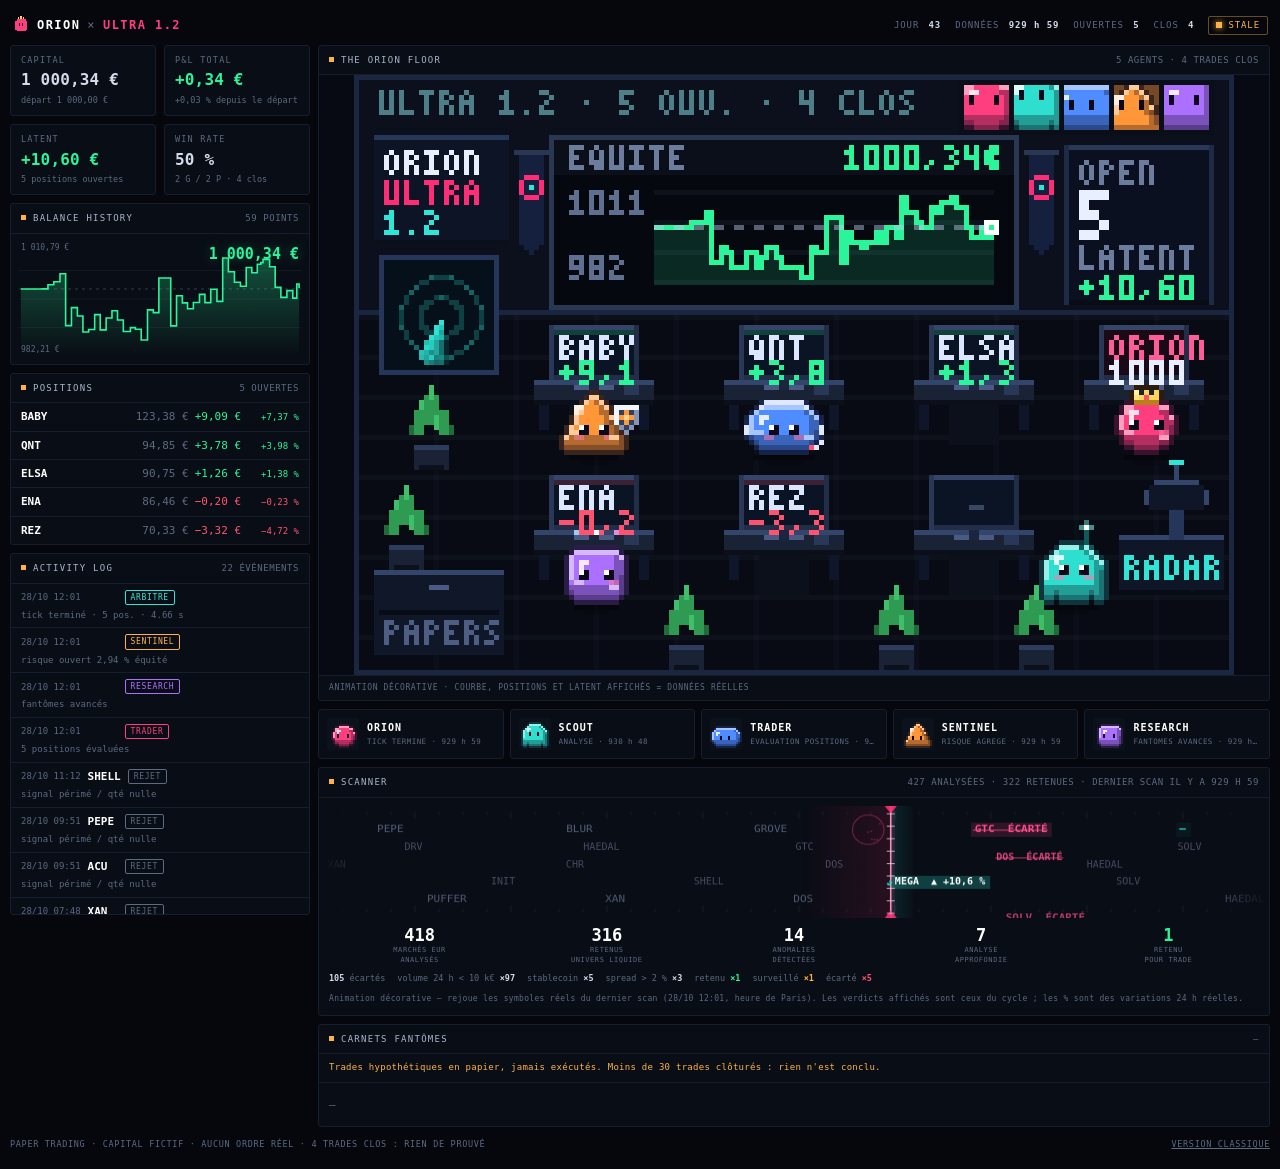
==== commit 2a36b253: "site: panneau « Carnets fantômes » (data/ghosts.json) — hypothétique, papier, n<30 non concluant" ====
--- a/index.html
+++ b/index.html
@@ -63,6 +63,11 @@
           <p class="note" id="scanNote">Animation décorative — rejoue les symboles réels du dernier scan.</p>
         </div>
       </section>
+      <section class="cd gh" aria-label="Carnets fantômes">
+        <header class="ch"><span class="ct">CARNETS FANTÔMES</span><span class="cm" id="ghMeta">—</span></header>
+        <div class="ghn" id="ghNote">Trades hypothétiques en papier, jamais exécutés. Moins de 30 trades clôturés : rien n'est conclu.</div>
+        <div id="ghList"></div>
+      </section>
     </div>
   </div>
 
--- a/assets/orion/orion.css
+++ b/assets/orion/orion.css
@@ -25,7 +25,7 @@
 /* mise en page */
 .cols{display:grid;grid-template-columns:minmax(0,1fr);gap:8px}
 .L,.R{display:contents}
-.floor{order:1}.agents{order:2}.kpi{order:3}.bal{order:4}.scan{order:5}.pos{order:6}.log{order:7}
+.floor{order:1}.agents{order:2}.kpi{order:3}.bal{order:4}.scan{order:5}.pos{order:6}.log{order:7}.gh{order:8}
 @media(min-width:900px){
  .cols{grid-template-columns:300px minmax(0,1fr);align-items:start}
  .L,.R{display:flex;flex-direction:column;gap:8px;min-width:0}
@@ -83,6 +83,13 @@
 .foot{display:flex;justify-content:space-between;gap:10px;flex-wrap:wrap;margin-top:12px;font-size:8.5px;letter-spacing:.08em;color:var(--mut);text-transform:uppercase}
 .foot a{color:var(--mut)}.foot a:hover{color:var(--tx)}
 .ns{padding:16px;color:var(--a)}
+/* carnets fantômes */
+.ghn{padding:7px 10px;border-bottom:1px solid var(--bd);font-size:9px;color:var(--a);letter-spacing:.03em;line-height:1.5}
+.gx{padding:8px 10px;border-bottom:1px solid var(--bd)}.gx:last-child{border:0}
+.gx .gt{display:flex;align-items:baseline;gap:8px;flex-wrap:wrap}.gx .gt b{color:#fff}.gx .gt em{font-style:normal;color:var(--tx)}.gx .gt .gp{margin-left:auto;color:var(--mut);font-size:9px}
+.gx .gd{margin-top:2px;font-size:9px;color:var(--mut);line-height:1.45}
+.gx .gs{display:flex;flex-wrap:wrap;gap:3px 12px;margin-top:5px;font-size:10px}.gx .gs span{white-space:nowrap}.gx .gs i{font-style:normal;color:var(--mut);margin-right:4px;font-size:8.5px;letter-spacing:.08em}
+.gx .gb{height:3px;background:var(--bd);margin-top:6px;border-radius:1px;overflow:hidden}.gx .gb u{display:block;height:100%;background:var(--a);text-decoration:none}
 @media(max-width:520px){
  .wrap{padding:8px 8px 16px}
  .bst{gap:9px 11px;font-size:8.5px}
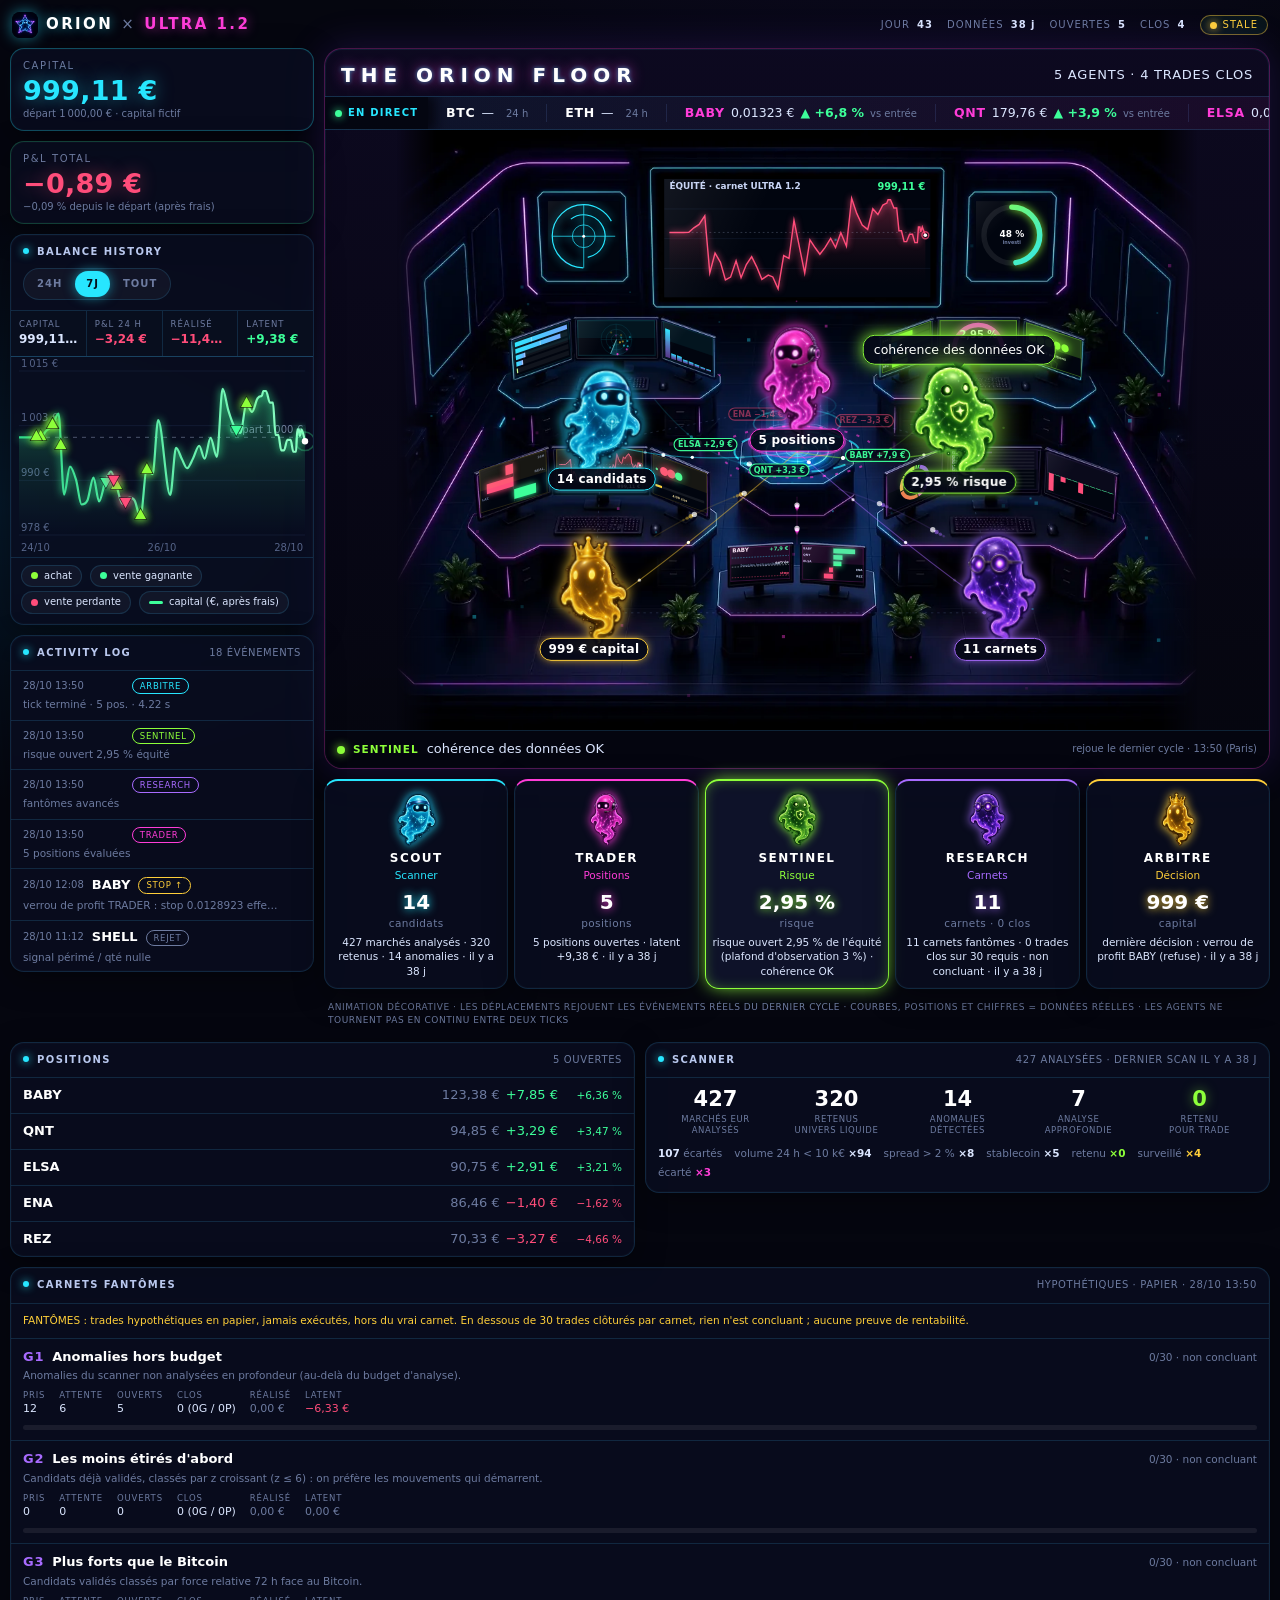
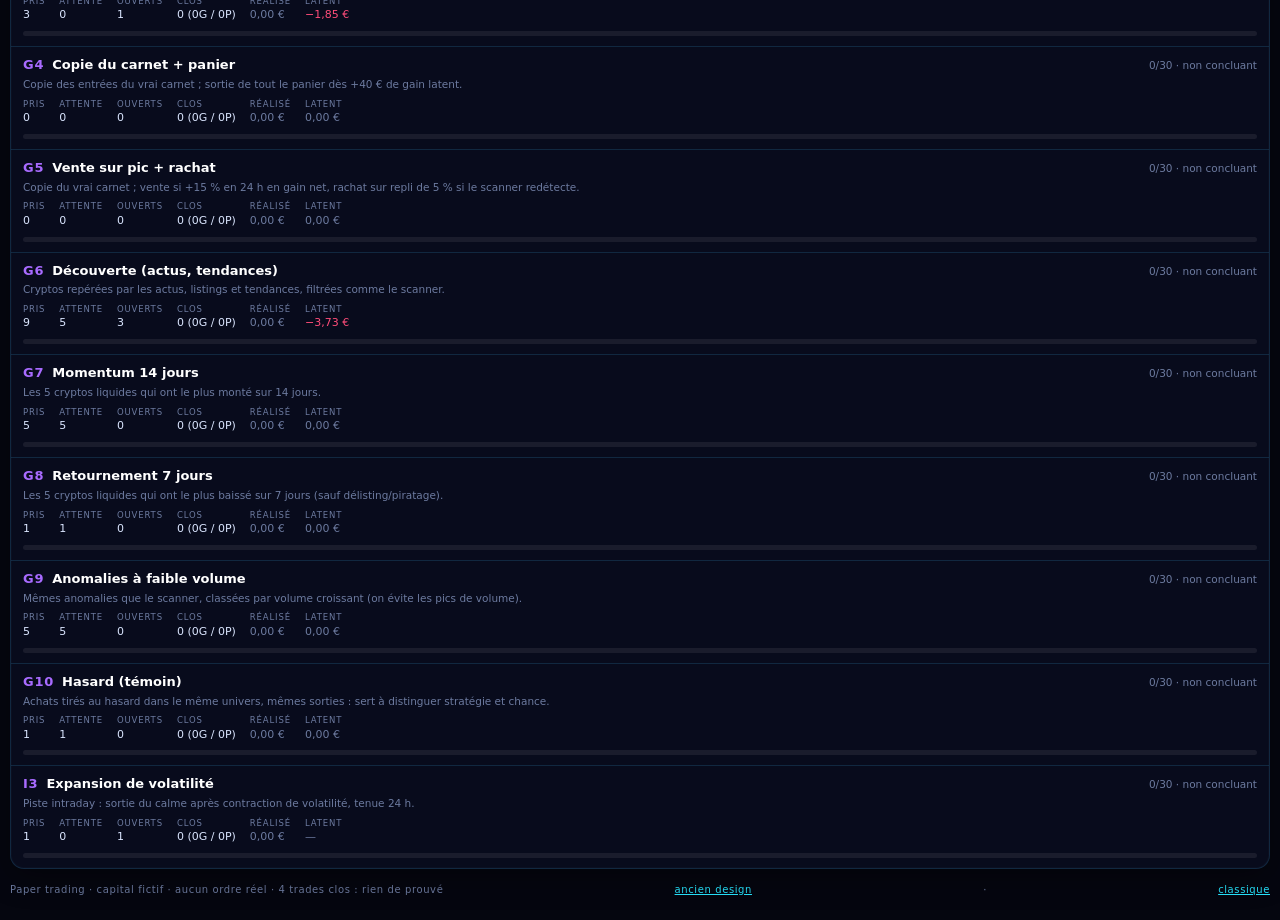
==== commit 658857ba: "site: THE ORION FLOOR (neon v3) devient la page officielle (icône ORION, manifeste racine) ; ancien " ====
--- a/index.html
+++ b/index.html
@@ -3,80 +3,105 @@
 <head>
 <meta charset="utf-8">
 <meta name="viewport" content="width=device-width, initial-scale=1, viewport-fit=cover">
-<meta name="theme-color" content="#05070c">
+<meta name="theme-color" content="#05060f">
 <meta name="robots" content="noindex,nofollow">
+<meta name="mobile-web-app-capable" content="yes">
+<meta name="apple-mobile-web-app-capable" content="yes">
+<meta name="apple-mobile-web-app-title" content="ORION">
 <title>ORION × ULTRA 1.2</title>
-<link rel="icon" href="data:image/svg+xml,%3Csvg xmlns=%22http://www.w3.org/2000/svg%22 viewBox=%220 0 16 16%22 shape-rendering=%22crispEdges%22%3E%3Crect width=%2216%22 height=%2216%22 fill=%22%2305070c%22/%3E%3Cpath fill=%22%23ff3e80%22 d=%22M4 3h8v1h1v8h-1v1H4v-1H3V4h1z%22/%3E%3Cpath fill=%22%230c0a1a%22 d=%22M6 6h1v3H6zM9 6h1v3H9z%22/%3E%3C/svg%3E">
-<link rel="stylesheet" href="assets/orion/orion.css">
+<link rel="icon" type="image/png" sizes="48x48" href="img/favicon-48.png?v=4">
+<link rel="icon" type="image/png" sizes="32x32" href="img/favicon-32.png?v=4">
+<link rel="apple-touch-icon" sizes="180x180" href="img/apple-touch-icon.png?v=4">
+<link rel="manifest" href="manifest.webmanifest?v=4">
+<link rel="preload" as="image" href="img/room.webp?v=4" type="image/webp">
+<link rel="stylesheet" href="neon.css?v=4">
 </head>
 <body>
 <main class="wrap">
   <header class="bar">
-    <h1 class="brand"><svg class="logo" viewBox="0 0 16 16" width="18" height="18" shape-rendering="crispEdges" aria-hidden="true"><path fill="#ff3e80" d="M4 3h8v1h1v8h-1v1H4v-1H3V4h1z"/><path fill="#0c0a1a" d="M6 6h1v3H6zM9 6h1v3H9z"/><path fill="#ffd45a" d="M5 1h1v2H5zM7 0h2v3H7zM10 1h1v2h-1z"/></svg><b>ORION</b><i>×</i><b class="u">ULTRA&nbsp;1.2</b></h1>
+    <h1 class="brand"><img src="img/favicon-48.png?v=4" width="26" height="26" alt=""><b>ORION</b><i>×</i><b class="u">ULTRA&nbsp;1.2</b></h1>
     <div class="bst">
       <span>JOUR <b id="s_day">—</b></span><span>DONNÉES <b id="s_age">—</b></span><span>OUVERTES <b id="s_op">—</b></span><span>CLOS <b id="s_cl">—</b></span>
       <div class="live" id="live" title="Fraîcheur des données publiées"><i></i><span>—</span></div>
     </div>
   </header>
 
-  <div class="cols">
-    <div class="L">
-      <section class="kpi" aria-label="Indicateurs">
-        <div class="cd kt"><small>CAPITAL</small><b class="kv" id="k_cap">—</b><em id="k_capS">—</em></div>
-        <div class="cd kt"><small>P&amp;L TOTAL</small><b class="kv" id="k_pl">—</b><em id="k_plS">—</em></div>
-        <div class="cd kt"><small>LATENT</small><b class="kv" id="k_lat">—</b><em id="k_latS">—</em></div>
-        <div class="cd kt"><small>WIN RATE</small><b class="kv" id="k_win">—</b><em id="k_winS">—</em></div>
+  <div class="dash">
+    <div class="dl">
+      <div class="kp">
+        <section class="pn kcap" aria-label="Capital"><small>CAPITAL</small><b class="kbig c" id="k_cap">—</b><em id="k_capS">—</em></section>
+        <section class="pn kpl" aria-label="P&amp;L total"><small>P&amp;L TOTAL</small><b class="kbig" id="k_pl">—</b><em id="k_plS">—</em></section>
+      </div>
+      <section class="pn eq" aria-label="Courbe du capital">
+        <header class="ph"><span class="pt">BALANCE HISTORY</span>
+          <span class="seg" id="rng" role="group" aria-label="Période"><button data-r="24H">24H</button><button data-r="7J" class="on">7J</button><button data-r="TOUT">TOUT</button></span></header>
+        <div class="strip" id="strip"></div>
+        <div class="chw" id="chw"><canvas id="eqc" role="img" aria-label="Courbe du capital avec achats et ventes"></canvas><div class="tip" id="tip" hidden></div></div>
+        <div class="leg" id="leg"></div>
       </section>
-      <section class="cd bal">
-        <header class="ch"><span class="ct">BALANCE HISTORY</span><span class="cm" id="balMeta">—</span></header>
-        <div class="balw"><div id="balChart"></div><b class="bv" id="balVal">—</b></div>
-      </section>
-      <section class="cd pos">
-        <header class="ch"><span class="ct">POSITIONS</span><span class="cm" id="posCnt">—</span></header>
-        <div class="pl" id="plist"></div>
-      </section>
-      <section class="cd log">
-        <header class="ch"><span class="ct">ACTIVITY LOG</span><span class="cm" id="logMeta">—</span></header>
+      <section class="pn log">
+        <header class="ph"><span class="pt">ACTIVITY LOG</span><span class="pm" id="logMeta">—</span></header>
         <div class="lines" id="lines"></div>
       </section>
     </div>
 
-    <div class="R">
-      <section class="cd floor" id="hero" aria-label="Bureau d'ORION (animation décorative)">
-        <header class="ch"><span class="ct">THE ORION FLOOR</span><span class="cm" id="floorMeta">—</span></header>
-        <div class="stage"><canvas id="cv" role="img" aria-label="Bureau pixel-art : ORION, SCOUT, TRADER, SENTINEL et RESEARCH se déplacent entre les bureaux dont les écrans affichent les positions ouvertes ; l'écran mural affiche la courbe d'équité. Animation décorative."></canvas></div>
-        <p class="deco">Animation décorative · courbe, positions et latent affichés = données réelles</p>
+    <div class="dm">
+      <section class="floor" id="hero" aria-label="THE ORION FLOOR">
+        <header class="fh"><span class="ft">THE ORION FLOOR</span><span class="pm" id="floorMeta">—</span></header>
+        <div class="mq" id="mq" role="marquee" aria-label="Prix en direct (Bitvavo, public)"><span class="mlive"><i></i>EN DIRECT</span><div class="mqt" id="mqt"></div></div>
+        <div class="stage" id="stage">
+          <div class="room" id="room">
+            <img class="bg" src="img/room.webp?v=4" alt="Salle de marché néon vue du dessus" width="1152" height="864" decoding="async">
+            <canvas id="fc" aria-hidden="true"></canvas>
+            <div class="chars" id="chars" aria-hidden="true"></div>
+            <div class="bub" id="bub" hidden></div>
+          </div>
+        </div>
+        <div class="ticker" id="ticker"><i class="dot"></i><b id="tkWho">—</b><span id="tkTxt">—</span><em id="tkTag"></em></div>
       </section>
       <section class="agents" id="agents" aria-label="Agents">
-        <button class="cd ag" data-k="ORION"><canvas width="16" height="16"></canvas><span><b>ORION</b><small>DIRECTEUR</small></span></button>
-        <button class="cd ag" data-k="SCOUT"><canvas width="16" height="16"></canvas><span><b>SCOUT</b><small>DÉTECTE</small></span></button>
-        <button class="cd ag" data-k="TRADER"><canvas width="16" height="16"></canvas><span><b>TRADER</b><small>EXÉCUTE</small></span></button>
-        <button class="cd ag" data-k="SENTINEL"><canvas width="16" height="16"></canvas><span><b>SENTINEL</b><small>PROTÈGE</small></span></button>
-        <button class="cd ag" data-k="RESEARCH"><canvas width="16" height="16"></canvas><span><b>RESEARCH</b><small>TESTE</small></span></button>
+        <button class="pn ag" data-k="scout"><img src="img/scout.webp?v=4" alt="" width="64" height="64" loading="lazy"><h3>SCOUT</h3><i>Scanner</i><b class="kv" data-kv="scout">—</b><small class="ku" data-ku="scout">candidats</small><p data-st="scout">—</p></button>
+        <button class="pn ag" data-k="trader"><img src="img/trader.webp?v=4" alt="" width="64" height="64" loading="lazy"><h3>TRADER</h3><i>Positions</i><b class="kv" data-kv="trader">—</b><small class="ku" data-ku="trader">positions</small><p data-st="trader">—</p></button>
+        <button class="pn ag" data-k="sentinel"><img src="img/sentinel.webp?v=4" alt="" width="64" height="64" loading="lazy"><h3>SENTINEL</h3><i>Risque</i><b class="kv" data-kv="sentinel">—</b><small class="ku" data-ku="sentinel">risque</small><p data-st="sentinel">—</p></button>
+        <button class="pn ag" data-k="research"><img src="img/research.webp?v=4" alt="" width="64" height="64" loading="lazy"><h3>RESEARCH</h3><i>Carnets</i><b class="kv" data-kv="research">—</b><small class="ku" data-ku="research">carnets</small><p data-st="research">—</p></button>
+        <button class="pn ag" data-k="arbitre"><img src="img/arbitre.webp?v=4" alt="" width="64" height="64" loading="lazy"><h3>ARBITRE</h3><i>Décision</i><b class="kv" data-kv="arbitre">—</b><small class="ku" data-ku="arbitre">capital</small><p data-st="arbitre">—</p></button>
       </section>
-      <section class="cd scan" aria-label="Scanner">
-        <header class="ch"><span class="ct">SCANNER</span><span class="cm" id="scanMeta">—</span></header>
-        <div class="scb">
-          <div class="scanwrap"><canvas id="cv3" role="img" aria-label="Animation décorative d'un balayage de symboles"></canvas></div>
-          <div class="funnel" id="funnel"></div>
-          <div class="why" id="why"></div>
-          <p class="note" id="scanNote">Animation décorative — rejoue les symboles réels du dernier scan.</p>
-        </div>
-      </section>
-      <section class="cd gh" aria-label="Carnets fantômes">
-        <header class="ch"><span class="ct">CARNETS FANTÔMES</span><span class="cm" id="ghMeta">—</span></header>
-        <div class="ghn" id="ghNote">Trades hypothétiques en papier, jamais exécutés. Moins de 30 trades clôturés : rien n'est conclu.</div>
-        <div id="ghList"></div>
-      </section>
+      <p class="deco">Animation décorative · les déplacements rejouent les événements réels du dernier cycle · courbes, positions et chiffres = données réelles · les agents ne tournent pas en continu entre deux ticks</p>
     </div>
+  </div>
+
+  <div class="below">
+    <section class="pn agst" aria-label="Statut des agents">
+      <header class="ph"><span class="pt">STATUT DES AGENTS</span><span class="pm">DONNÉES RÉELLES</span></header>
+      <ul>
+        <li style="--c:#27e6ff"><b>SCOUT</b><span data-st="scout">—</span></li>
+        <li style="--c:#ff3dd8"><b>TRADER</b><span data-st="trader">—</span></li>
+        <li style="--c:#8dff3a"><b>SENTINEL</b><span data-st="sentinel">—</span></li>
+        <li style="--c:#a86bff"><b>RESEARCH</b><span data-st="research">—</span></li>
+        <li style="--c:#ffcf3a"><b>ARBITRE</b><span data-st="arbitre">—</span></li>
+      </ul>
+    </section>
+    <section class="pn pos">
+      <header class="ph"><span class="pt">POSITIONS</span><span class="pm" id="posCnt">—</span></header>
+      <div class="pl" id="plist"></div>
+    </section>
+    <section class="pn scan" aria-label="Scanner">
+      <header class="ph"><span class="pt">SCANNER</span><span class="pm" id="scanMeta">—</span></header>
+      <div class="scb"><div class="funnel" id="funnel"></div><div class="why" id="why"></div></div>
+    </section>
+    <section class="pn gh" aria-label="Carnets fantômes">
+      <header class="ph"><span class="pt">CARNETS FANTÔMES</span><span class="pm" id="ghMeta">—</span></header>
+      <div class="ghn" id="ghNote">Trades hypothétiques en papier, jamais exécutés. Moins de 30 trades clôturés : rien n'est conclu.</div>
+      <div id="ghList"></div>
+    </section>
   </div>
 
   <footer class="foot">
     <span id="badge">Paper trading · capital fictif · aucun ordre réel</span>
-    <a href="v1-classic/">version classique</a>
+    <a href="v2-floor/">ancien design</a> · <a href="v1-classic/">classique</a>
   </footer>
 </main>
 <noscript><p class="ns">JavaScript est nécessaire pour afficher les données.</p></noscript>
-<script src="assets/orion/orion.js"></script>
+<script src="neon.js?v=4"></script>
 </body>
 </html>
--- a/neon.css
+++ b/neon.css
@@ -0,0 +1,169 @@
+/* ORION — THE ORION FLOOR. Sombre, cyan / magenta / lime. Aucune donnée inventée. */
+:root{--bg:#05060f;--pn:rgba(10,14,32,.78);--bd:rgba(70,190,255,.16);--bd2:rgba(70,190,255,.32);--tx:#dbe6ff;--mut:#6d7ba0;
+--cy:#27e6ff;--mg:#ff3dd8;--li:#8dff3a;--vi:#a86bff;--go:#ffcf3a;--g:#3dff9a;--r:#ff4d7a;
+--sans:ui-sans-serif,system-ui,-apple-system,"Segoe UI",Roboto,"Helvetica Neue",Arial,sans-serif;--mono:ui-monospace,"SF Mono",Menlo,Consolas,"Roboto Mono",monospace}
+*{box-sizing:border-box;margin:0}
+html{background:var(--bg);-webkit-text-size-adjust:100%}
+body{background:radial-gradient(1200px 600px at 70% -10%,rgba(80,40,200,.18),transparent 60%),radial-gradient(900px 500px at 0% 20%,rgba(0,170,255,.10),transparent 60%),var(--bg);color:var(--tx);font:13px/1.45 var(--sans);min-height:100vh;font-variant-numeric:tabular-nums}
+.wrap{max-width:1600px;margin:0 auto;padding:8px 10px 22px}
+b{font-weight:700}.g{color:var(--g)}.r{color:var(--r)}.z{color:var(--mut)}.mu{color:var(--mut)}
+a{color:var(--cy)}
+.pv{font-size:10px;letter-spacing:.06em;color:#ffd9f7;background:linear-gradient(90deg,rgba(255,61,216,.18),rgba(39,230,255,.12));border:1px solid rgba(255,61,216,.35);border-radius:10px;padding:5px 10px;margin-bottom:8px;text-align:center}
+.bar{display:flex;align-items:center;justify-content:space-between;gap:8px 14px;flex-wrap:wrap;padding:4px 2px 10px}
+.brand{display:flex;align-items:center;gap:8px;font-size:15px;letter-spacing:.16em;font-weight:400}
+.brand img{border-radius:8px;box-shadow:0 0 14px rgba(39,230,255,.5)}
+.brand b{color:#fff;text-shadow:0 0 12px rgba(39,230,255,.55)}.brand i{font-style:normal;color:var(--mut)}.brand .u{color:var(--mg);text-shadow:0 0 12px rgba(255,61,216,.6)}
+.bst{display:flex;align-items:center;gap:6px 14px;flex-wrap:wrap;font-size:10px;letter-spacing:.1em;color:var(--mut)}
+.bst b{color:var(--tx);margin-left:3px}
+.live{display:inline-flex;align-items:center;gap:6px;color:var(--g);border:1px solid rgba(61,255,154,.4);padding:2px 9px;border-radius:99px;background:rgba(61,255,154,.06)}
+.live i{width:7px;height:7px;border-radius:50%;background:var(--g);box-shadow:0 0 8px var(--g);animation:bl 2s ease-in-out infinite}
+.live.stale{color:var(--go);border-color:rgba(255,207,58,.45)}.live.stale i{background:var(--go);box-shadow:0 0 8px var(--go)}
+.live.na{color:var(--mut);border-color:var(--bd)}.live.na i{background:var(--mut);box-shadow:none;animation:none}
+@keyframes bl{50%{opacity:.3}}
+/* panneaux */
+.pn{background:var(--pn);border:1px solid var(--bd);border-radius:14px;box-shadow:0 0 0 1px rgba(255,255,255,.015) inset,0 8px 30px rgba(0,0,0,.35);backdrop-filter:blur(2px)}
+.ph{display:flex;justify-content:space-between;align-items:center;gap:8px;padding:10px 12px;border-bottom:1px solid var(--bd);font-size:10px;letter-spacing:.14em;color:var(--mut);text-transform:uppercase;flex-wrap:wrap}
+.pt{color:#b9c8ee;font-weight:600}.pt::before{content:"";display:inline-block;width:6px;height:6px;border-radius:50%;background:var(--cy);box-shadow:0 0 8px var(--cy);margin-right:8px;vertical-align:1px}
+.pm{letter-spacing:.06em}
+.empty{padding:14px 12px;color:var(--mut)}
+/* mise en page : bloc « maquette » — colonne ORION à gauche, bureau + cartes à droite (empilé sur téléphone) */
+.dash{display:grid;grid-template-columns:minmax(0,1fr);gap:10px}
+.dl,.dm{display:flex;flex-direction:column;gap:10px;min-width:0}
+.dm{order:1}.dl{order:2}
+.kp{display:grid;grid-template-columns:1fr 1fr;gap:10px}
+.kcap,.kpl{display:flex;flex-direction:column;gap:2px;padding:10px 12px;min-width:0}
+.kcap small,.kpl small{font-size:10px;letter-spacing:.16em;color:var(--mut)}
+.kbig{font-size:23px;line-height:1.1;letter-spacing:.01em;font-weight:700;white-space:nowrap}
+.kbig.c{color:var(--cy);text-shadow:0 0 18px rgba(39,230,255,.5)}
+.kbig.g{color:var(--g);text-shadow:0 0 18px rgba(61,255,154,.45)}.kbig.r{color:var(--r);text-shadow:0 0 18px rgba(255,77,122,.45)}.kbig.z{color:var(--tx)}
+.kcap em,.kpl em{font-style:normal;font-size:10px;color:var(--mut);line-height:1.3}
+.kcap{border-color:rgba(39,230,255,.3)}
+.kpl{border-color:rgba(61,255,154,.22)}
+.below{display:flex;flex-direction:column;gap:10px;margin-top:10px}
+.agst ul{list-style:none;padding:4px 0}.agst li{display:flex;gap:10px;padding:8px 12px;border-bottom:1px solid var(--bd);font-size:11.5px;line-height:1.4;border-left:3px solid var(--c)}
+.agst li:last-child{border-bottom:0}.agst li b{flex:none;width:72px;letter-spacing:.1em;color:var(--c);font-size:10.5px;padding-top:1px}
+@media(min-width:960px){
+ .dash{grid-template-columns:304px minmax(0,1fr);align-items:start}
+ .dm{order:2}.dl{order:1}
+ .kp{grid-template-columns:1fr}
+ .kbig{font-size:27px}
+ .below{display:grid;grid-template-columns:minmax(0,1fr) minmax(0,1fr);align-items:start}
+ .below .agst{grid-column:1/-1}.below .gh{grid-column:1/-1}
+}
+@media(min-width:1180px){.below .agst{display:none}}
+/* graphique équité */
+.seg{display:inline-flex;gap:2px;background:rgba(255,255,255,.04);border:1px solid var(--bd);border-radius:99px;padding:2px}
+.seg button{font:600 10px var(--sans);letter-spacing:.1em;color:var(--mut);background:none;border:0;border-radius:99px;padding:5px 11px;cursor:pointer;min-height:26px}
+.seg button.on{color:#04101a;background:var(--cy);box-shadow:0 0 12px rgba(39,230,255,.55)}
+.strip{display:grid;grid-template-columns:repeat(4,minmax(0,1fr));gap:1px;background:var(--bd);border-bottom:1px solid var(--bd)}
+.strip>div{background:rgba(8,12,28,.92);padding:7px 8px;display:flex;flex-direction:column;gap:1px;min-width:0}
+.strip small{font-size:8.5px;letter-spacing:.12em;color:var(--mut)}
+.strip b{font-size:12px;white-space:nowrap;overflow:hidden;text-overflow:ellipsis}
+.chw{position:relative;height:200px;touch-action:pan-y}
+#eqc{position:absolute;inset:0;width:100%;height:100%;display:block}
+.tip{position:absolute;z-index:3;pointer-events:none;background:rgba(6,10,24,.94);border:1px solid var(--bd2);border-radius:10px;padding:7px 9px;font-size:11px;line-height:1.35;box-shadow:0 6px 24px rgba(0,0,0,.6),0 0 14px rgba(39,230,255,.18);min-width:128px;max-width:210px}
+.tip b{color:#fff}.tip time{display:block;color:var(--mut);font-size:9.5px;margin-bottom:2px}.tip .mk{display:block;margin-top:4px;padding-top:4px;border-top:1px solid var(--bd)}
+.leg{display:flex;flex-wrap:wrap;gap:4px 8px;padding:7px 10px 10px;border-top:1px solid var(--bd);font-size:10px;color:var(--mut)}
+.leg button,.leg span{font:inherit;color:var(--tx);background:rgba(255,255,255,.04);border:1px solid var(--bd);border-radius:99px;padding:3px 9px;cursor:default;display:inline-flex;align-items:center;gap:6px}
+.leg button{cursor:pointer}.leg button.off{opacity:.4}
+.leg i{width:14px;height:3px;border-radius:2px;display:inline-block}
+.leg i.d{height:7px;width:7px;border-radius:50%}
+/* positions / journal */
+.pr{display:grid;grid-template-columns:62px 1fr auto 58px;gap:6px;align-items:baseline;padding:8px 12px;border-bottom:1px solid var(--bd)}
+.pr:last-child{border:0}.pr b{color:#fff}.pr span{text-align:right}.pr small{text-align:right;font-size:10.5px}
+.lines{max-height:300px;overflow:auto;scrollbar-width:thin;scrollbar-color:#2a3a66 transparent}
+.ev{display:grid;grid-template-columns:auto auto auto 1fr;gap:3px 8px;align-items:center;padding:7px 12px;border-bottom:1px solid var(--bd)}
+.ev time{color:var(--mut);font-size:10px}.ev b{color:#fff;min-width:32px}
+.tg{font-style:normal;font-size:8.5px;letter-spacing:.08em;padding:1px 7px;border:1px solid currentColor;border-radius:99px}
+.tg.g{color:var(--g)}.tg.r{color:var(--r)}.tg.a{color:var(--go)}.tg.c{color:var(--cy)}.tg.p{color:var(--mg)}.tg.m{color:var(--mut)}.tg.v{color:var(--vi)}.tg.l{color:var(--li)}
+.am{text-align:right}.am.g{color:var(--g)}.am.r{color:var(--r)}
+.tx{grid-column:1/-1;color:var(--mut);font-size:10.5px;white-space:nowrap;overflow:hidden;text-overflow:ellipsis}
+/* THE ORION FLOOR */
+.floor{border:1px solid rgba(255,61,216,.28);border-radius:16px;background:linear-gradient(180deg,rgba(14,10,34,.9),rgba(5,6,15,.95));box-shadow:0 0 0 1px rgba(39,230,255,.08) inset,0 0 40px rgba(120,60,255,.18);overflow:hidden;margin:0 -10px;border-radius:0;border-left:0;border-right:0}
+.fh{display:flex;justify-content:space-between;align-items:center;gap:8px;padding:9px 12px 4px;flex-wrap:wrap}
+.ft{font-size:15px;letter-spacing:.3em;font-weight:600;color:#fff;text-shadow:0 0 14px rgba(255,61,216,.7),0 0 4px rgba(39,230,255,.6)}
+.stage{position:relative;overflow:hidden;aspect-ratio:412/368;background:#03040a}
+.room{position:absolute;left:-10%;top:0;width:120%;aspect-ratio:4/3;touch-action:manipulation;user-select:none;-webkit-user-select:none}
+.room .bg{position:absolute;inset:0;width:100%;height:100%;display:block}
+#fc{position:absolute;inset:0;width:100%;height:100%;display:block;pointer-events:none}
+.chars{position:absolute;inset:0}
+.ch{position:absolute;left:0;top:0;width:0;height:0;will-change:transform;cursor:pointer;-webkit-tap-highlight-color:transparent}
+.ch .sh{position:absolute;left:0;top:0;width:calc(var(--s)*.9);height:calc(var(--s)*.26);margin:calc(var(--s)*.34) 0 0 calc(var(--s)*-.45);border-radius:50%;background:radial-gradient(closest-side,var(--c),transparent 72%);opacity:.55}
+.ch .bb{position:absolute;left:0;top:0;width:var(--s);height:var(--s);margin:calc(var(--s)*-.5) 0 0 calc(var(--s)*-.5);animation:bob 3.8s ease-in-out infinite;animation-delay:var(--d)}
+.ch img{display:block;width:100%;height:100%;object-fit:contain;filter:drop-shadow(0 0 6px var(--c));transition:transform .5s ease}
+.ch.act img{transform:scale(1.12);filter:drop-shadow(0 0 14px var(--c)) brightness(1.15)}
+.ch .ring{position:absolute;left:50%;top:48%;width:70%;height:70%;border:2px solid var(--c);border-radius:50%;transform:translate(-50%,-50%) scale(.6);opacity:0;pointer-events:none}
+.ch.act .ring{animation:ping 1.4s ease-out infinite}
+@keyframes bob{0%,100%{transform:translateY(0)}50%{transform:translateY(calc(var(--s)*-.045))}}
+@keyframes ping{0%{transform:translate(-50%,-50%) scale(.6);opacity:.9}100%{transform:translate(-50%,-50%) scale(1.6);opacity:0}}
+.bub{position:absolute;z-index:5;max-width:56%;transform:translate(-50%,-100%);padding:6px 10px;border-radius:12px;background:rgba(6,10,24,.92);border:1px solid var(--c,#27e6ff);color:#fff;font-size:calc(9px + .35vw);line-height:1.3;text-align:center;box-shadow:0 0 16px var(--c,#27e6ff);pointer-events:none;opacity:0;transition:opacity .25s}
+.bub.on{opacity:1}
+.bub::after{content:"";position:absolute;left:50%;bottom:-5px;width:8px;height:8px;background:rgba(6,10,24,.92);border:solid var(--c,#27e6ff);border-width:0 1px 1px 0;transform:translateX(-50%) rotate(45deg)}
+.ticker{display:flex;align-items:center;gap:8px;padding:8px 12px;border-top:1px solid var(--bd);background:rgba(4,6,16,.8);font-size:12px;min-height:38px}
+.ticker .dot{width:8px;height:8px;border-radius:50%;background:var(--cy);box-shadow:0 0 10px var(--cy);flex:none}
+.ticker b{letter-spacing:.1em;font-size:10.5px;flex:none}
+.ticker span{color:var(--tx);min-width:0;flex:1}
+.ticker em{font-style:normal;color:var(--mut);font-size:10px;flex:none;text-align:right}
+.deco{padding:2px 4px 4px;font-size:9px;letter-spacing:.06em;color:var(--mut);text-transform:uppercase;line-height:1.5}
+@media(min-width:960px){
+ .floor{margin:0;border:1px solid rgba(255,61,216,.28);border-radius:18px}
+ .stage{--sh:max(500px,calc(100vh - 300px));aspect-ratio:4/3;max-height:var(--sh);margin:0 auto;width:min(100%,calc(var(--sh)*4/3))}
+ .room{left:0;width:100%}
+ .fh{padding:12px 16px 6px}.ft{font-size:20px}
+ .ticker{font-size:13px}
+ .bub{font-size:12.5px}
+}
+/* cartes agents — rangée sous le bureau, comme la maquette */
+.agents{display:grid;grid-template-columns:repeat(5,minmax(0,1fr));gap:6px}
+.ag{--c:#27e6ff;display:flex;flex-direction:column;align-items:center;text-align:center;gap:1px;padding:7px 3px 8px;min-width:0;font:inherit;color:inherit;cursor:pointer;border-top:2px solid var(--c);transition:box-shadow .3s,border-color .3s,background .3s;-webkit-tap-highlight-color:transparent}
+.ag img{width:40px;height:40px;object-fit:contain;filter:drop-shadow(0 0 5px var(--c))}
+.ag h3{font-size:9px;letter-spacing:.06em;color:#fff;font-weight:800;margin-top:2px}.ag i{font-style:normal;font-size:8.5px;color:var(--c)}
+.ag p{display:none;font-size:10.5px;color:var(--tx);line-height:1.35;margin-top:5px}
+.ag[data-k=scout]{--c:#27e6ff}.ag[data-k=trader]{--c:#ff3dd8}.ag[data-k=sentinel]{--c:#8dff3a}.ag[data-k=research]{--c:#a86bff}.ag[data-k=arbitre]{--c:#ffcf3a}
+.ag.on{box-shadow:0 0 18px -3px var(--c),inset 0 0 18px -9px var(--c);border-color:var(--c);background:rgba(16,20,44,.92)}
+@media(min-width:960px){.ag{padding:10px 6px 10px}.ag img{width:56px;height:56px}.ag h3{font-size:12px;letter-spacing:.12em}.ag i{font-size:10.5px}}
+@media(min-width:1180px){.ag p{display:block}}
+/* scanner */
+.scb{padding:10px 12px 12px}
+.funnel{display:flex;justify-content:space-between;gap:6px}
+.fn{display:flex;flex-direction:column;align-items:center;text-align:center;flex:1;min-width:0}
+.fn b{font-size:21px;color:#fff;line-height:1.1}.fn.k b{color:var(--li);text-shadow:0 0 12px rgba(141,255,58,.5)}
+.fn small{font-size:8.5px;letter-spacing:.07em;color:var(--mut);margin-top:3px;line-height:1.3}
+.why{display:flex;flex-wrap:wrap;gap:3px 12px;margin-top:10px;font-size:10.5px;color:var(--mut)}.why b{color:var(--tx)}
+.why .k b{color:var(--li)}.why .w b{color:var(--go)}.why .d b{color:var(--mg)}
+/* carnets fantômes */
+.ghn{padding:9px 12px;font-size:10.5px;color:var(--go);border-bottom:1px solid var(--bd);line-height:1.5}
+.gx{padding:9px 12px 10px;border-bottom:1px solid var(--bd)}.gx:last-child{border:0}
+.gt{display:flex;gap:8px;align-items:baseline;flex-wrap:wrap}.gt b{color:var(--vi);letter-spacing:.06em}.gt em{font-style:normal;color:#fff;font-weight:600}.gp{margin-left:auto;color:var(--mut);font-size:10.5px}
+.gd{color:var(--mut);font-size:10.5px;margin:2px 0 6px;line-height:1.4}
+.gs{display:flex;flex-wrap:wrap;gap:4px 14px;font-size:11px}.gs i{display:block;font-style:normal;font-size:8.5px;letter-spacing:.1em;color:var(--mut)}
+.gb{height:5px;border-radius:99px;background:rgba(255,255,255,.07);margin-top:8px;overflow:hidden}.gb u{display:block;height:100%;background:linear-gradient(90deg,var(--vi),var(--mg));border-radius:99px;min-width:0}
+.foot{display:flex;justify-content:space-between;gap:10px;flex-wrap:wrap;margin-top:14px;font-size:10px;letter-spacing:.06em;color:var(--mut)}
+.ns{padding:20px;color:var(--go)}
+@media(prefers-reduced-motion:reduce){.ch .bb,.ch.act .ring,.live i{animation:none}}
+@media(min-width:960px){.stage{background:transparent}.room{-webkit-mask-image:linear-gradient(90deg,transparent,#000 5%,#000 95%,transparent);mask-image:linear-gradient(90deg,transparent,#000 5%,#000 95%,transparent)}}
+
+/* ===== v3 : plus de vie ===== */
+.ch .tl{position:absolute;inset:0;transform-origin:50% 70%;will-change:transform}
+.ch .tl img{width:100%;height:100%}
+.ch.act img{transform:none;filter:drop-shadow(0 0 14px var(--c)) brightness(1.18)}
+.ch .tg2{position:absolute;left:0;top:calc(var(--s)*.4);transform:translateX(-50%);white-space:nowrap;padding:2px 8px;border-radius:99px;background:rgba(5,8,22,.88);border:1px solid var(--c);color:#fff;font-size:11px;font-weight:700;letter-spacing:.02em;box-shadow:0 0 10px -2px var(--c);pointer-events:none}
+.bub[data-side=u]::after{display:block}
+.bub[data-side=l]::after,.bub[data-side=r]::after,.bub[data-side=d]::after{display:none}
+.mq{display:flex;align-items:center;gap:0;overflow:hidden;border-top:1px solid var(--bd);border-bottom:1px solid var(--bd);background:linear-gradient(90deg,rgba(39,230,255,.06),rgba(255,61,216,.06));height:34px;position:relative}
+.mlive{flex:none;display:flex;align-items:center;gap:6px;padding:0 10px;height:100%;font-size:10px;font-weight:800;letter-spacing:.12em;color:var(--cy);background:rgba(4,6,16,.92);z-index:2;box-shadow:6px 0 12px 2px rgba(4,6,16,.9)}
+.mlive i{width:7px;height:7px;border-radius:50%;background:var(--g);box-shadow:0 0 8px var(--g);animation:bl 1.4s infinite}
+.mqt{display:flex;width:max-content;animation:mqs var(--mqd,40s) linear infinite;will-change:transform}
+.mq.paused .mqt{animation-play-state:paused}
+.mr{display:flex;flex:none}
+.mi{display:flex;align-items:baseline;gap:6px;padding:0 18px;white-space:nowrap;font-size:12.5px;border-right:1px solid rgba(120,160,255,.14)}
+.mi b{color:#fff;letter-spacing:.06em}.mi .px{font-style:normal;color:var(--tx);font-variant-numeric:tabular-nums}
+.mi .cg{font-style:normal;font-weight:700;font-variant-numeric:tabular-nums}.mi .cg.up{color:var(--g)}.mi .cg.dn{color:var(--r)}
+.mi small{color:var(--mut);font-size:10px}
+.mi.po b{color:var(--mg)}
+@keyframes mqs{to{transform:translateX(-50%)}}
+.ag .kv{display:block;font-size:15px;color:#fff;margin-top:3px;font-variant-numeric:tabular-nums;text-shadow:0 0 10px var(--c)}
+.ag .ku{display:block;font-size:8.5px;color:var(--mut);letter-spacing:.04em;line-height:1.1}
+@media(min-width:960px){.ag .kv{font-size:20px}.ag .ku{font-size:10.5px}.ch .tg2{font-size:12px}}
+@media(max-width:699px){.ch .tg2{font-size:10px;padding:1px 6px}.mi{font-size:12px;padding:0 14px}}
+@media(prefers-reduced-motion:reduce){.mqt{animation:none;overflow-x:auto}.mq{overflow-x:auto}}
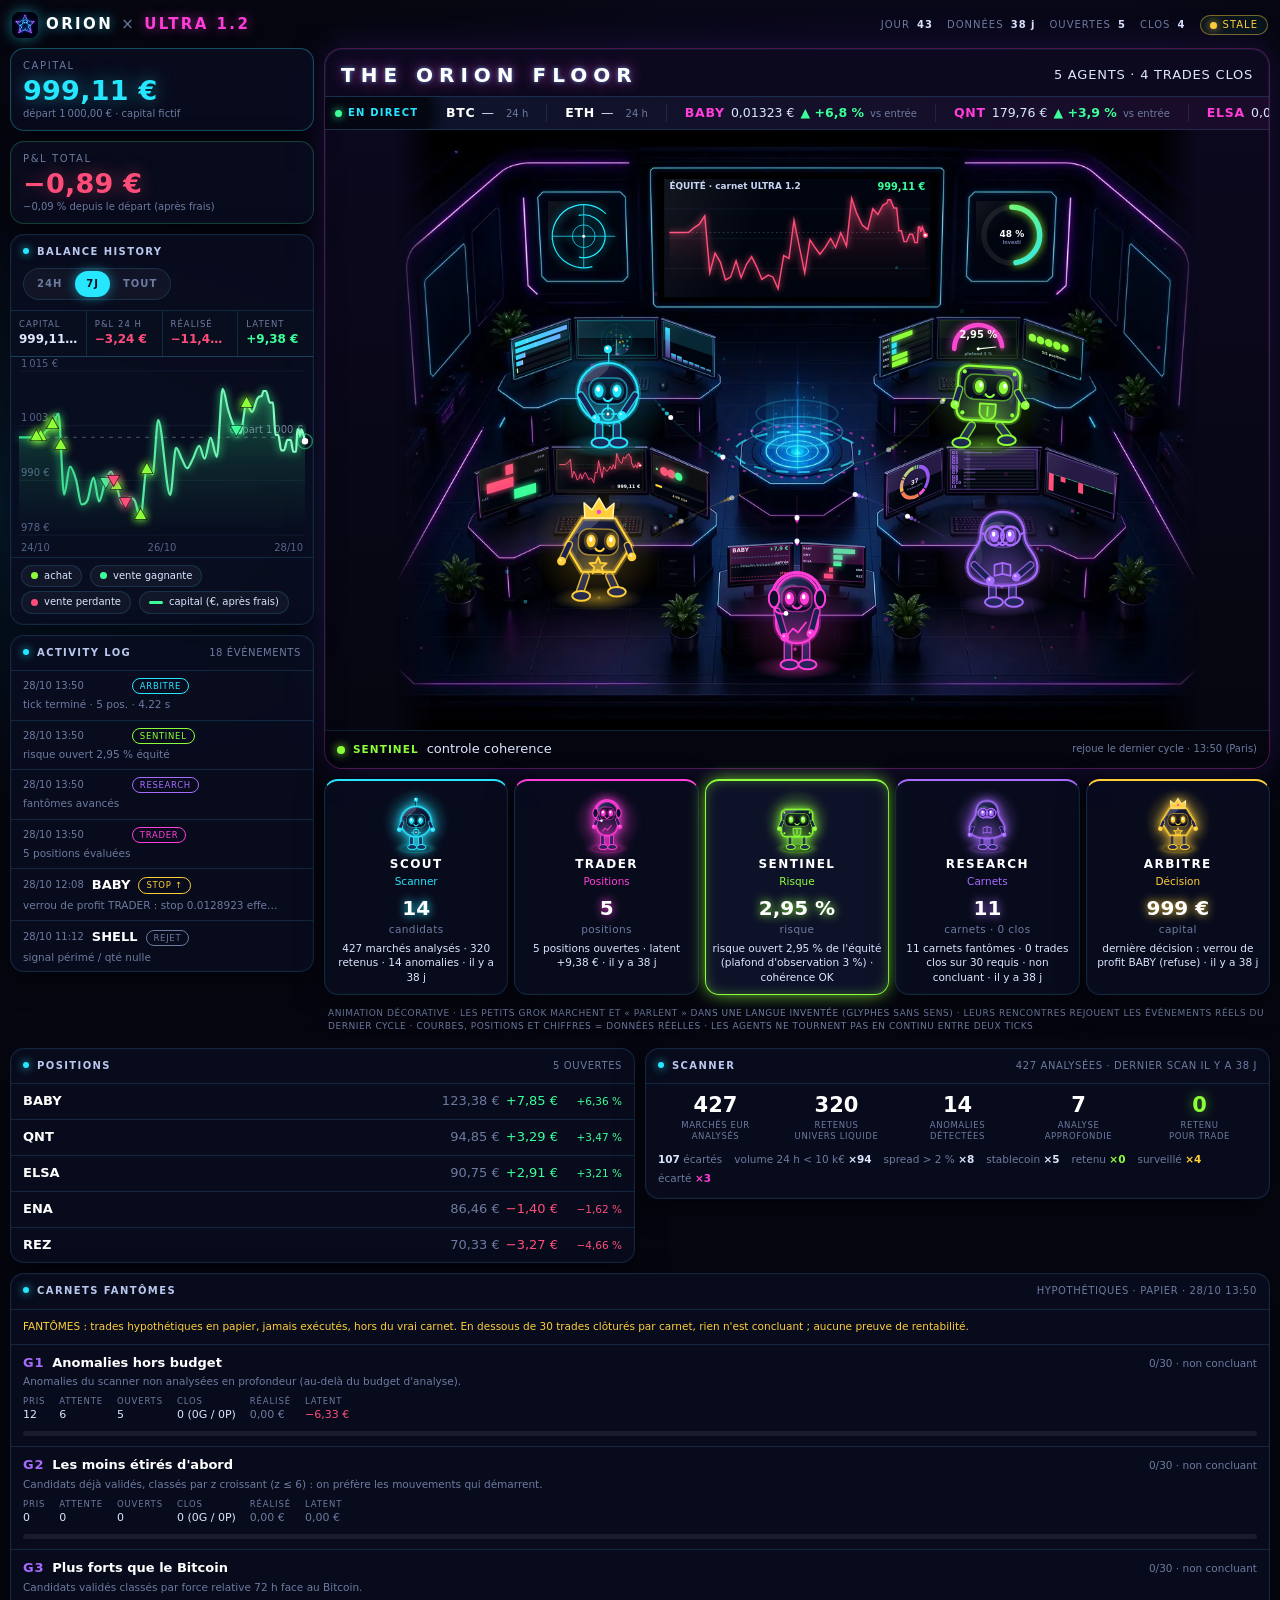
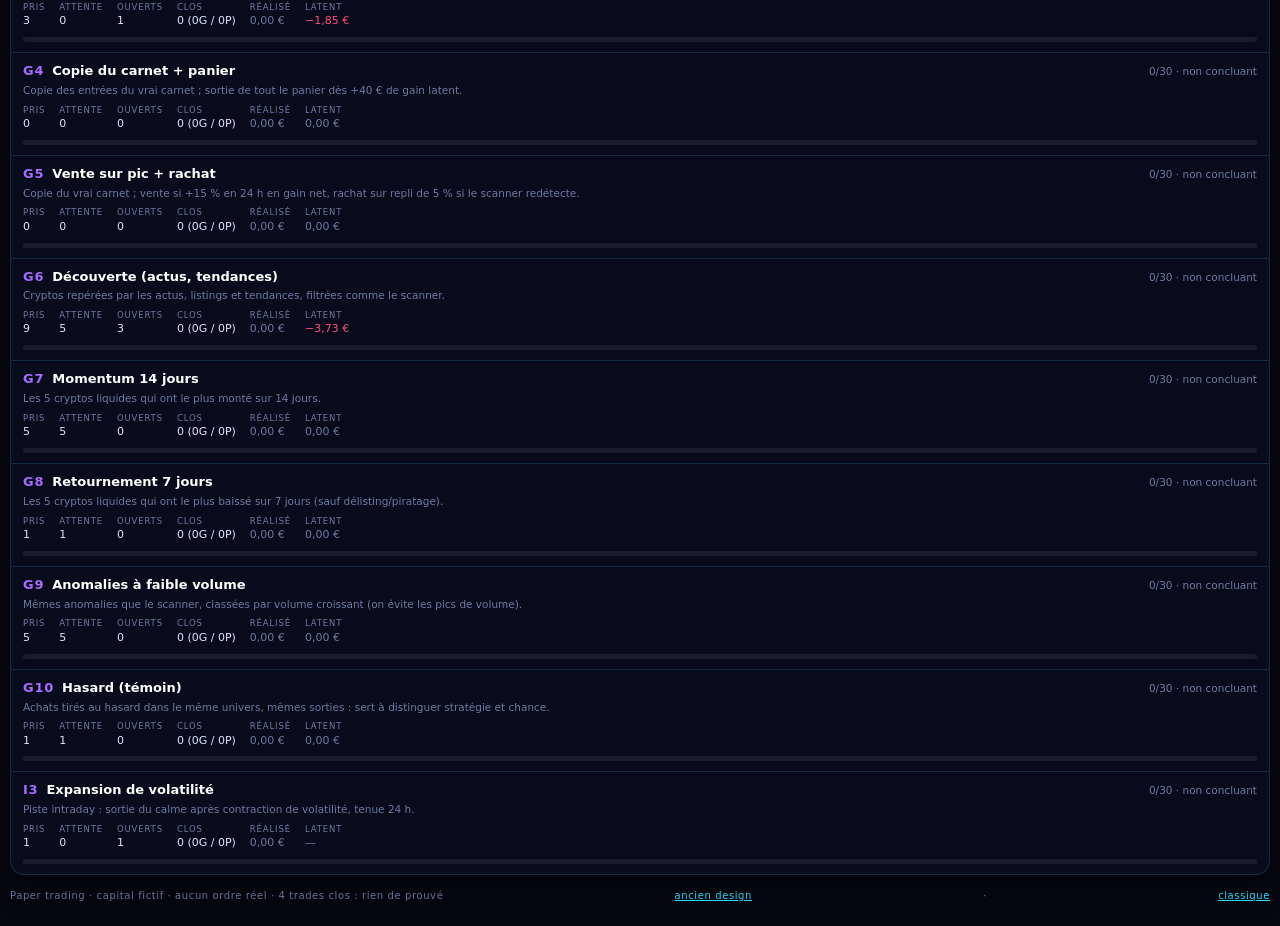
==== commit b9204c43: "site: petits Grok colorés (formes différentes) marchent sur tout le sol, langage de glyphes ; devien" ====
--- a/index.html
+++ b/index.html
@@ -9,17 +9,17 @@
 <meta name="apple-mobile-web-app-capable" content="yes">
 <meta name="apple-mobile-web-app-title" content="ORION">
 <title>ORION × ULTRA 1.2</title>
-<link rel="icon" type="image/png" sizes="48x48" href="img/favicon-48.png?v=4">
-<link rel="icon" type="image/png" sizes="32x32" href="img/favicon-32.png?v=4">
-<link rel="apple-touch-icon" sizes="180x180" href="img/apple-touch-icon.png?v=4">
-<link rel="manifest" href="manifest.webmanifest?v=4">
-<link rel="preload" as="image" href="img/room.webp?v=4" type="image/webp">
-<link rel="stylesheet" href="neon.css?v=4">
+<link rel="icon" type="image/png" sizes="48x48" href="img/favicon-48.png?v=6">
+<link rel="icon" type="image/png" sizes="32x32" href="img/favicon-32.png?v=6">
+<link rel="apple-touch-icon" sizes="180x180" href="img/apple-touch-icon.png?v=6">
+<link rel="manifest" href="manifest.webmanifest?v=6">
+<link rel="preload" as="image" href="img/room.webp?v=6" type="image/webp">
+<link rel="stylesheet" href="neon.css?v=6">
 </head>
 <body>
 <main class="wrap">
   <header class="bar">
-    <h1 class="brand"><img src="img/favicon-48.png?v=4" width="26" height="26" alt=""><b>ORION</b><i>×</i><b class="u">ULTRA&nbsp;1.2</b></h1>
+    <h1 class="brand"><img src="img/favicon-48.png?v=6" width="26" height="26" alt=""><b>ORION</b><i>×</i><b class="u">ULTRA&nbsp;1.2</b></h1>
     <div class="bst">
       <span>JOUR <b id="s_day">—</b></span><span>DONNÉES <b id="s_age">—</b></span><span>OUVERTES <b id="s_op">—</b></span><span>CLOS <b id="s_cl">—</b></span>
       <div class="live" id="live" title="Fraîcheur des données publiées"><i></i><span>—</span></div>
@@ -51,22 +51,20 @@
         <div class="mq" id="mq" role="marquee" aria-label="Prix en direct (Bitvavo, public)"><span class="mlive"><i></i>EN DIRECT</span><div class="mqt" id="mqt"></div></div>
         <div class="stage" id="stage">
           <div class="room" id="room">
-            <img class="bg" src="img/room.webp?v=4" alt="Salle de marché néon vue du dessus" width="1152" height="864" decoding="async">
+            <img class="bg" src="img/room.webp?v=6" alt="Salle de marché néon vue du dessus" width="1152" height="864" decoding="async">
             <canvas id="fc" aria-hidden="true"></canvas>
-            <div class="chars" id="chars" aria-hidden="true"></div>
-            <div class="bub" id="bub" hidden></div>
           </div>
         </div>
         <div class="ticker" id="ticker"><i class="dot"></i><b id="tkWho">—</b><span id="tkTxt">—</span><em id="tkTag"></em></div>
       </section>
       <section class="agents" id="agents" aria-label="Agents">
-        <button class="pn ag" data-k="scout"><img src="img/scout.webp?v=4" alt="" width="64" height="64" loading="lazy"><h3>SCOUT</h3><i>Scanner</i><b class="kv" data-kv="scout">—</b><small class="ku" data-ku="scout">candidats</small><p data-st="scout">—</p></button>
-        <button class="pn ag" data-k="trader"><img src="img/trader.webp?v=4" alt="" width="64" height="64" loading="lazy"><h3>TRADER</h3><i>Positions</i><b class="kv" data-kv="trader">—</b><small class="ku" data-ku="trader">positions</small><p data-st="trader">—</p></button>
-        <button class="pn ag" data-k="sentinel"><img src="img/sentinel.webp?v=4" alt="" width="64" height="64" loading="lazy"><h3>SENTINEL</h3><i>Risque</i><b class="kv" data-kv="sentinel">—</b><small class="ku" data-ku="sentinel">risque</small><p data-st="sentinel">—</p></button>
-        <button class="pn ag" data-k="research"><img src="img/research.webp?v=4" alt="" width="64" height="64" loading="lazy"><h3>RESEARCH</h3><i>Carnets</i><b class="kv" data-kv="research">—</b><small class="ku" data-ku="research">carnets</small><p data-st="research">—</p></button>
-        <button class="pn ag" data-k="arbitre"><img src="img/arbitre.webp?v=4" alt="" width="64" height="64" loading="lazy"><h3>ARBITRE</h3><i>Décision</i><b class="kv" data-kv="arbitre">—</b><small class="ku" data-ku="arbitre">capital</small><p data-st="arbitre">—</p></button>
+        <button class="pn ag" data-k="scout"><canvas class="ico" data-k="scout" width="112" height="112" aria-hidden="true"></canvas><h3>SCOUT</h3><i>Scanner</i><b class="kv" data-kv="scout">—</b><small class="ku" data-ku="scout">candidats</small><p data-st="scout">—</p></button>
+        <button class="pn ag" data-k="trader"><canvas class="ico" data-k="trader" width="112" height="112" aria-hidden="true"></canvas><h3>TRADER</h3><i>Positions</i><b class="kv" data-kv="trader">—</b><small class="ku" data-ku="trader">positions</small><p data-st="trader">—</p></button>
+        <button class="pn ag" data-k="sentinel"><canvas class="ico" data-k="sentinel" width="112" height="112" aria-hidden="true"></canvas><h3>SENTINEL</h3><i>Risque</i><b class="kv" data-kv="sentinel">—</b><small class="ku" data-ku="sentinel">risque</small><p data-st="sentinel">—</p></button>
+        <button class="pn ag" data-k="research"><canvas class="ico" data-k="research" width="112" height="112" aria-hidden="true"></canvas><h3>RESEARCH</h3><i>Carnets</i><b class="kv" data-kv="research">—</b><small class="ku" data-ku="research">carnets</small><p data-st="research">—</p></button>
+        <button class="pn ag" data-k="arbitre"><canvas class="ico" data-k="arbitre" width="112" height="112" aria-hidden="true"></canvas><h3>ARBITRE</h3><i>Décision</i><b class="kv" data-kv="arbitre">—</b><small class="ku" data-ku="arbitre">capital</small><p data-st="arbitre">—</p></button>
       </section>
-      <p class="deco">Animation décorative · les déplacements rejouent les événements réels du dernier cycle · courbes, positions et chiffres = données réelles · les agents ne tournent pas en continu entre deux ticks</p>
+      <p class="deco">Animation décorative · les petits Grok marchent et « parlent » dans une langue inventée (glyphes sans sens) · leurs rencontres rejouent les événements réels du dernier cycle · courbes, positions et chiffres = données réelles · les agents ne tournent pas en continu entre deux ticks</p>
     </div>
   </div>
 
@@ -102,6 +100,6 @@
   </footer>
 </main>
 <noscript><p class="ns">JavaScript est nécessaire pour afficher les données.</p></noscript>
-<script src="neon.js?v=4"></script>
+<script src="neon.js?v=6"></script>
 </body>
 </html>
--- a/neon.css
+++ b/neon.css
@@ -167,3 +167,8 @@
 @media(min-width:960px){.ag .kv{font-size:20px}.ag .ku{font-size:10.5px}.ch .tg2{font-size:12px}}
 @media(max-width:699px){.ch .tg2{font-size:10px;padding:1px 6px}.mi{font-size:12px;padding:0 14px}}
 @media(prefers-reduced-motion:reduce){.mqt{animation:none;overflow-x:auto}.mq{overflow-x:auto}}
+
+/* ===== v4 : personnages dessinés (canvas), icônes de cartes ===== */
+.ag .ico{width:44px;height:44px;display:block}
+@media(min-width:960px){.ag .ico{width:62px;height:62px}}
+.ag .ico{filter:drop-shadow(0 0 5px var(--c))}
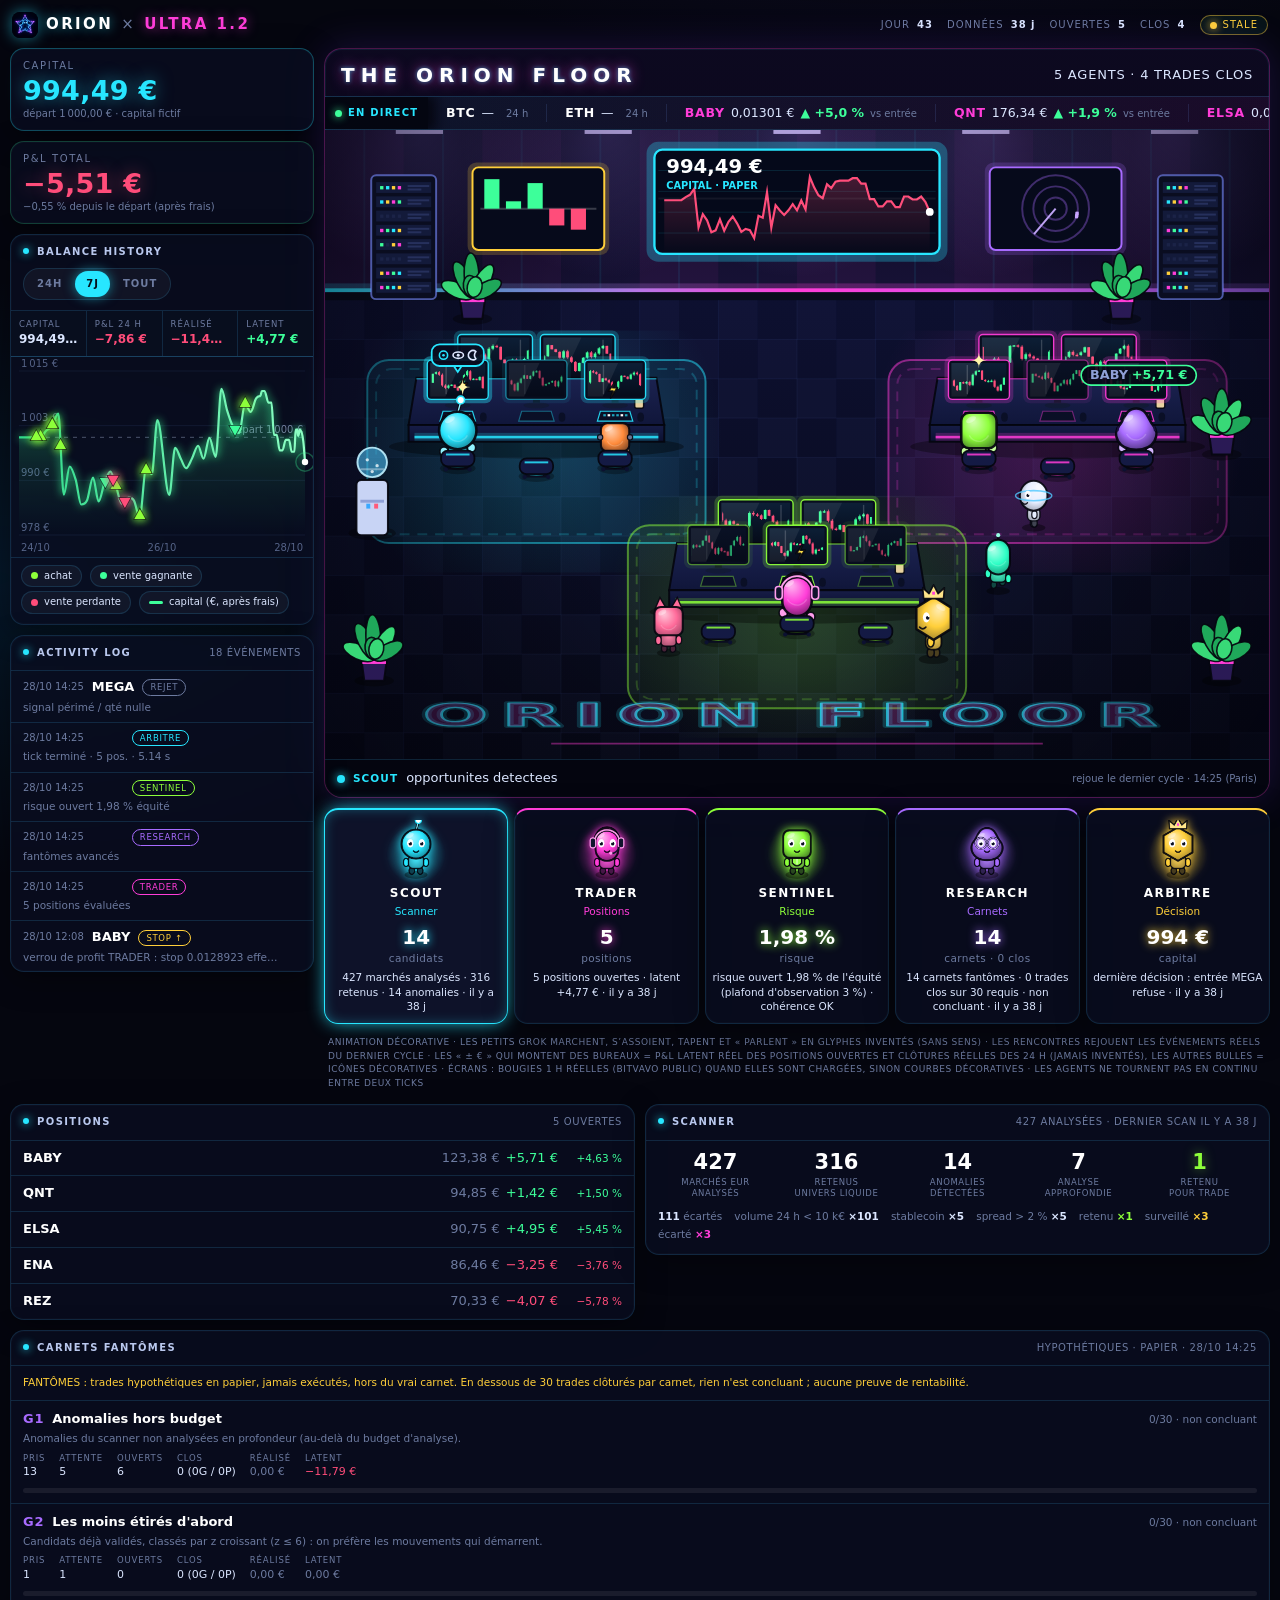
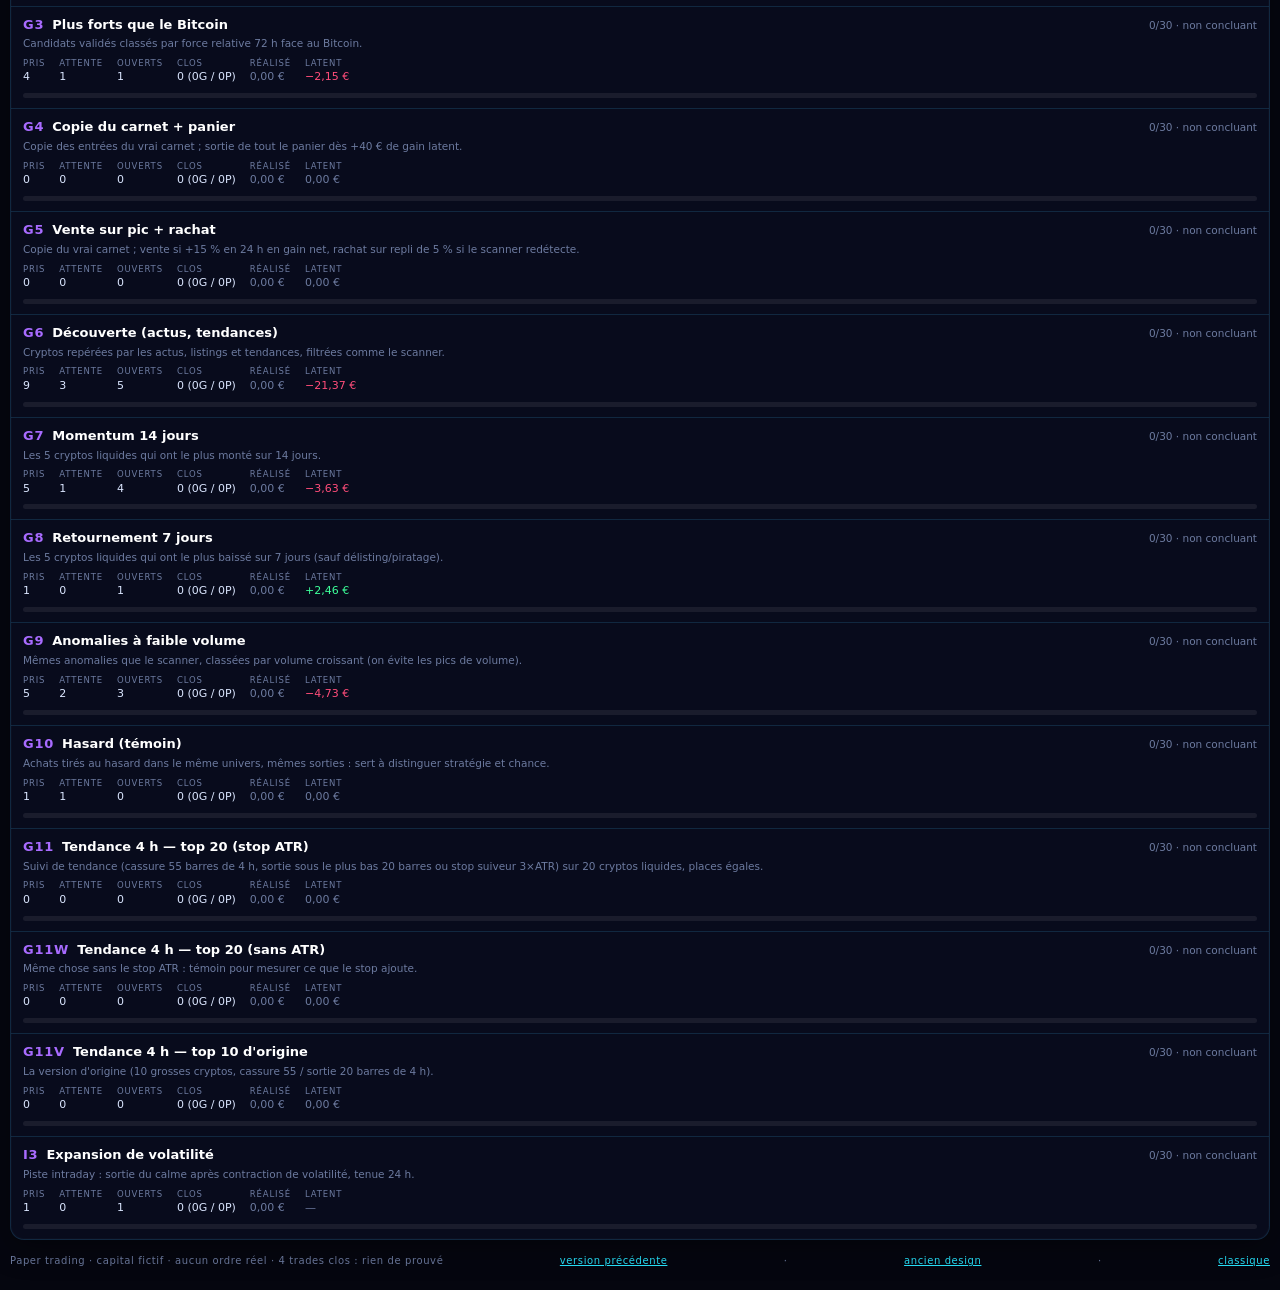
==== commit 72a9441a: "site: nouvelle salle ORION FLOOR (3/4, petits Grok chibi qui s'assoient et tapent) devient la page o" ====
--- a/index.html
+++ b/index.html
@@ -13,8 +13,8 @@
 <link rel="icon" type="image/png" sizes="32x32" href="img/favicon-32.png?v=6">
 <link rel="apple-touch-icon" sizes="180x180" href="img/apple-touch-icon.png?v=6">
 <link rel="manifest" href="manifest.webmanifest?v=6">
-<link rel="preload" as="image" href="img/room.webp?v=6" type="image/webp">
 <link rel="stylesheet" href="neon.css?v=6">
+<link rel="stylesheet" href="salle.css?v=7">
 </head>
 <body>
 <main class="wrap">
@@ -51,8 +51,7 @@
         <div class="mq" id="mq" role="marquee" aria-label="Prix en direct (Bitvavo, public)"><span class="mlive"><i></i>EN DIRECT</span><div class="mqt" id="mqt"></div></div>
         <div class="stage" id="stage">
           <div class="room" id="room">
-            <img class="bg" src="img/room.webp?v=6" alt="Salle de marché néon vue du dessus" width="1152" height="864" decoding="async">
-            <canvas id="fc" aria-hidden="true"></canvas>
+            <canvas id="fc" role="img" aria-label="Salle de marché ORION FLOOR : de petits Grok marchent, s'assoient à leur bureau et travaillent"></canvas>
           </div>
         </div>
         <div class="ticker" id="ticker"><i class="dot"></i><b id="tkWho">—</b><span id="tkTxt">—</span><em id="tkTag"></em></div>
@@ -64,7 +63,7 @@
         <button class="pn ag" data-k="research"><canvas class="ico" data-k="research" width="112" height="112" aria-hidden="true"></canvas><h3>RESEARCH</h3><i>Carnets</i><b class="kv" data-kv="research">—</b><small class="ku" data-ku="research">carnets</small><p data-st="research">—</p></button>
         <button class="pn ag" data-k="arbitre"><canvas class="ico" data-k="arbitre" width="112" height="112" aria-hidden="true"></canvas><h3>ARBITRE</h3><i>Décision</i><b class="kv" data-kv="arbitre">—</b><small class="ku" data-ku="arbitre">capital</small><p data-st="arbitre">—</p></button>
       </section>
-      <p class="deco">Animation décorative · les petits Grok marchent et « parlent » dans une langue inventée (glyphes sans sens) · leurs rencontres rejouent les événements réels du dernier cycle · courbes, positions et chiffres = données réelles · les agents ne tournent pas en continu entre deux ticks</p>
+      <p class="deco">Animation décorative · les petits Grok marchent, s’assoient, tapent et « parlent » en glyphes inventés (sans sens) · les rencontres rejouent les événements réels du dernier cycle · les « ± € » qui montent des bureaux = P&amp;L latent réel des positions ouvertes et clôtures réelles des 24 h (jamais inventés), les autres bulles = icônes décoratives · écrans : bougies 1 h réelles (Bitvavo public) quand elles sont chargées, sinon courbes décoratives · les agents ne tournent pas en continu entre deux ticks</p>
     </div>
   </div>
 
@@ -96,10 +95,11 @@
 
   <footer class="foot">
     <span id="badge">Paper trading · capital fictif · aucun ordre réel</span>
-    <a href="v2-floor/">ancien design</a> · <a href="v1-classic/">classique</a>
+    <a href="v3-grok/">version précédente</a> · <a href="v2-floor/">ancien design</a> · <a href="v1-classic/">classique</a>
   </footer>
 </main>
 <noscript><p class="ns">JavaScript est nécessaire pour afficher les données.</p></noscript>
-<script src="neon.js?v=6"></script>
+<script src="salle.js?v=7"></script>
+<script src="neon.js?v=7"></script>
 </body>
 </html>
--- a/salle.css
+++ b/salle.css
@@ -0,0 +1,6 @@
+/* aperçu salle : seul le conteneur de la salle change, tout le reste vient de ../neon.css */
+.pvbar{margin:6px 0 4px;padding:5px 10px;border:1px dashed rgba(255,207,58,.5);border-radius:8px;background:rgba(255,207,58,.07);color:#ffcf3a;font-size:11px;letter-spacing:.06em;text-align:center}
+.pvbar a{color:#27e6ff}
+.stage{position:relative;overflow:hidden;aspect-ratio:auto!important;max-height:none!important;width:100%!important;margin:0!important;background:#03040a}
+.room{position:relative!important;left:0!important;top:0!important;width:100%!important;aspect-ratio:var(--ar,3/2);-webkit-mask-image:none!important;mask-image:none!important;touch-action:manipulation;cursor:pointer}
+#fc{position:absolute;inset:0;width:100%;height:100%;display:block;pointer-events:none}
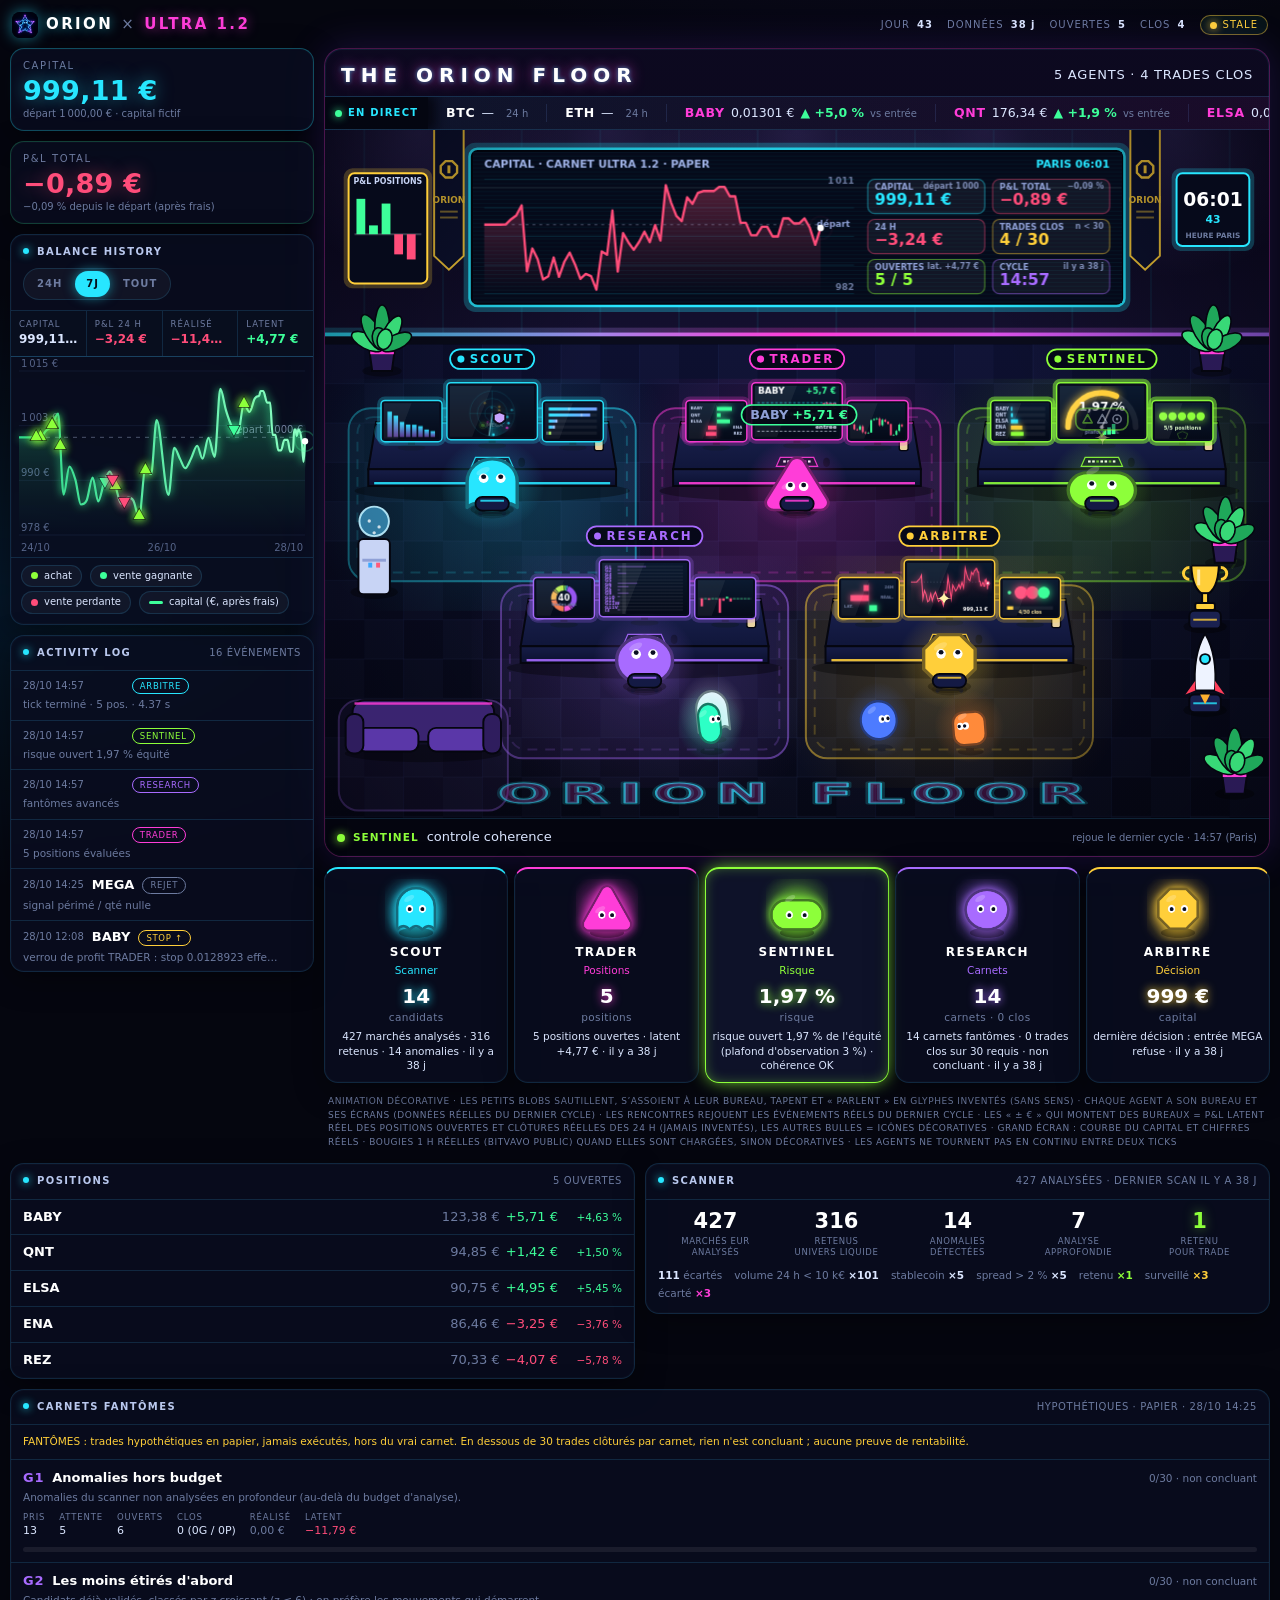
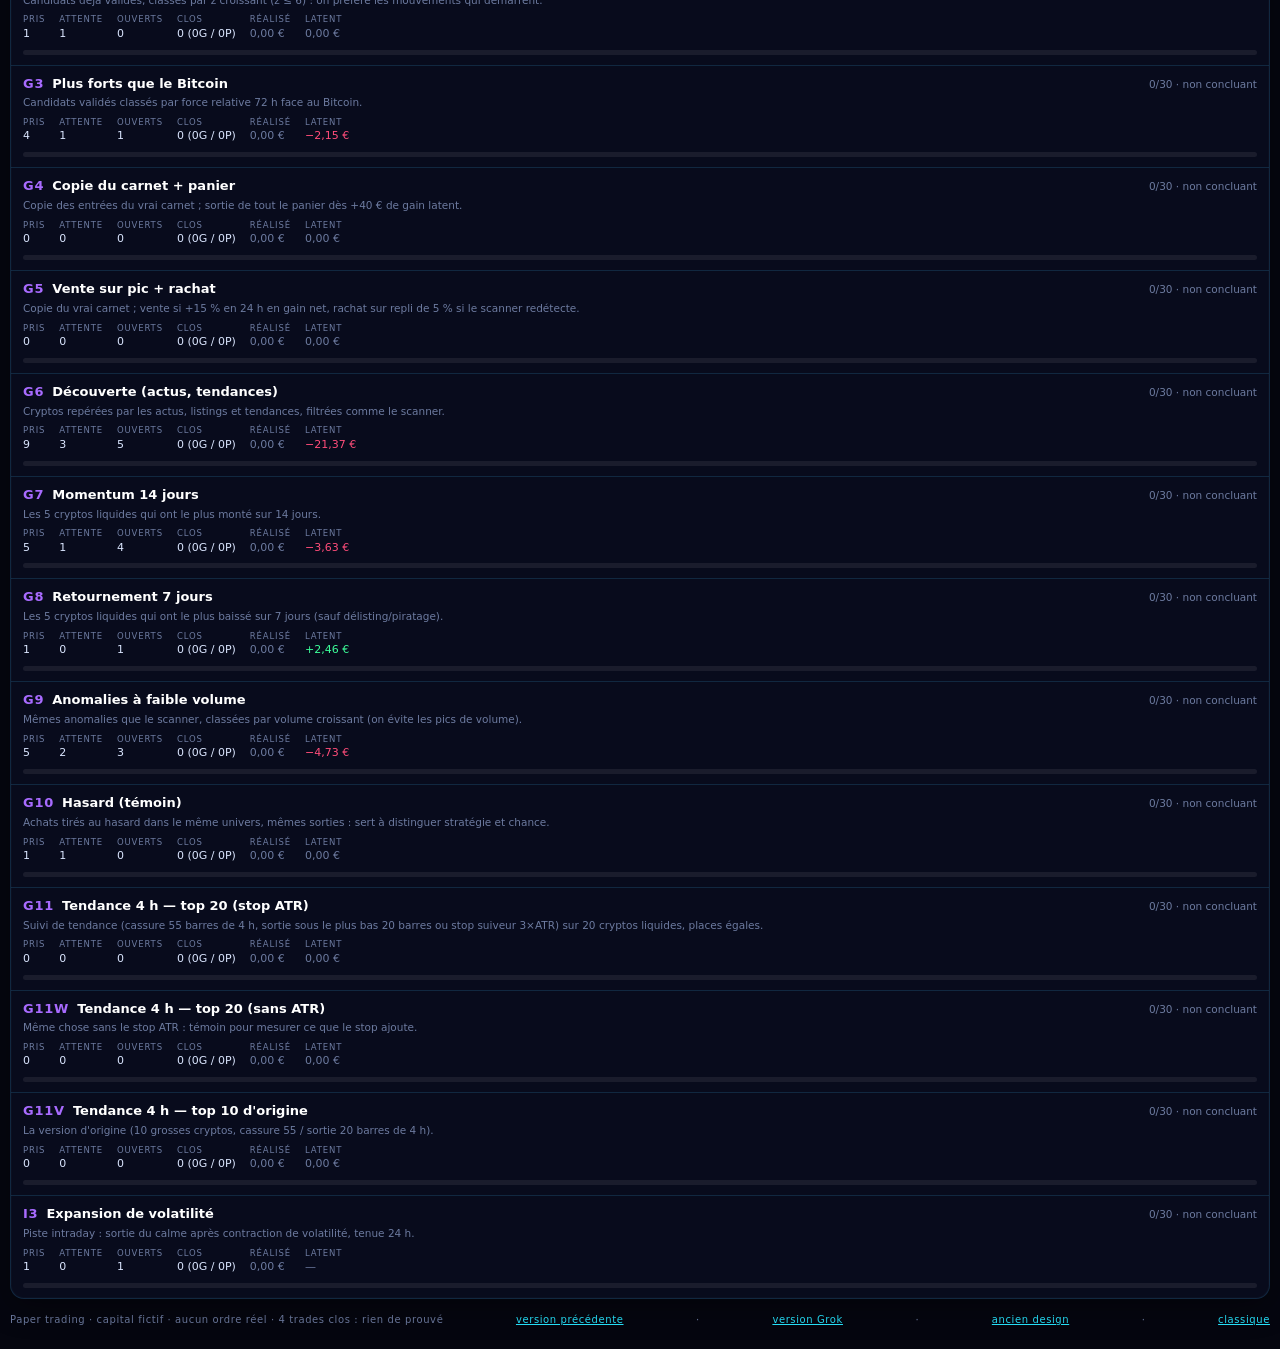
==== commit a6745894: "site: salle v2 (5 bureaux personnels, grand écran mural, blobs géométriques) devient la page officie" ====
--- a/index.html
+++ b/index.html
@@ -14,7 +14,7 @@
 <link rel="apple-touch-icon" sizes="180x180" href="img/apple-touch-icon.png?v=6">
 <link rel="manifest" href="manifest.webmanifest?v=6">
 <link rel="stylesheet" href="neon.css?v=6">
-<link rel="stylesheet" href="salle.css?v=7">
+<link rel="stylesheet" href="salle.css?v=8">
 </head>
 <body>
 <main class="wrap">
@@ -63,7 +63,7 @@
         <button class="pn ag" data-k="research"><canvas class="ico" data-k="research" width="112" height="112" aria-hidden="true"></canvas><h3>RESEARCH</h3><i>Carnets</i><b class="kv" data-kv="research">—</b><small class="ku" data-ku="research">carnets</small><p data-st="research">—</p></button>
         <button class="pn ag" data-k="arbitre"><canvas class="ico" data-k="arbitre" width="112" height="112" aria-hidden="true"></canvas><h3>ARBITRE</h3><i>Décision</i><b class="kv" data-kv="arbitre">—</b><small class="ku" data-ku="arbitre">capital</small><p data-st="arbitre">—</p></button>
       </section>
-      <p class="deco">Animation décorative · les petits Grok marchent, s’assoient, tapent et « parlent » en glyphes inventés (sans sens) · les rencontres rejouent les événements réels du dernier cycle · les « ± € » qui montent des bureaux = P&amp;L latent réel des positions ouvertes et clôtures réelles des 24 h (jamais inventés), les autres bulles = icônes décoratives · écrans : bougies 1 h réelles (Bitvavo public) quand elles sont chargées, sinon courbes décoratives · les agents ne tournent pas en continu entre deux ticks</p>
+      <p class="deco">Animation décorative · les petits blobs sautillent, s’assoient à leur bureau, tapent et « parlent » en glyphes inventés (sans sens) · chaque agent a son bureau et ses écrans (données réelles du dernier cycle) · les rencontres rejouent les événements réels du dernier cycle · les « ± € » qui montent des bureaux = P&amp;L latent réel des positions ouvertes et clôtures réelles des 24 h (jamais inventés), les autres bulles = icônes décoratives · grand écran : courbe du capital et chiffres réels · bougies 1 h réelles (Bitvavo public) quand elles sont chargées, sinon décoratives · les agents ne tournent pas en continu entre deux ticks</p>
     </div>
   </div>
 
@@ -95,11 +95,11 @@
 
   <footer class="foot">
     <span id="badge">Paper trading · capital fictif · aucun ordre réel</span>
-    <a href="v3-grok/">version précédente</a> · <a href="v2-floor/">ancien design</a> · <a href="v1-classic/">classique</a>
+    <a href="v4-salle/">version précédente</a> · <a href="v3-grok/">version Grok</a> · <a href="v2-floor/">ancien design</a> · <a href="v1-classic/">classique</a>
   </footer>
 </main>
 <noscript><p class="ns">JavaScript est nécessaire pour afficher les données.</p></noscript>
-<script src="salle.js?v=7"></script>
-<script src="neon.js?v=7"></script>
+<script src="salle.js?v=8"></script>
+<script src="neon.js?v=8"></script>
 </body>
 </html>
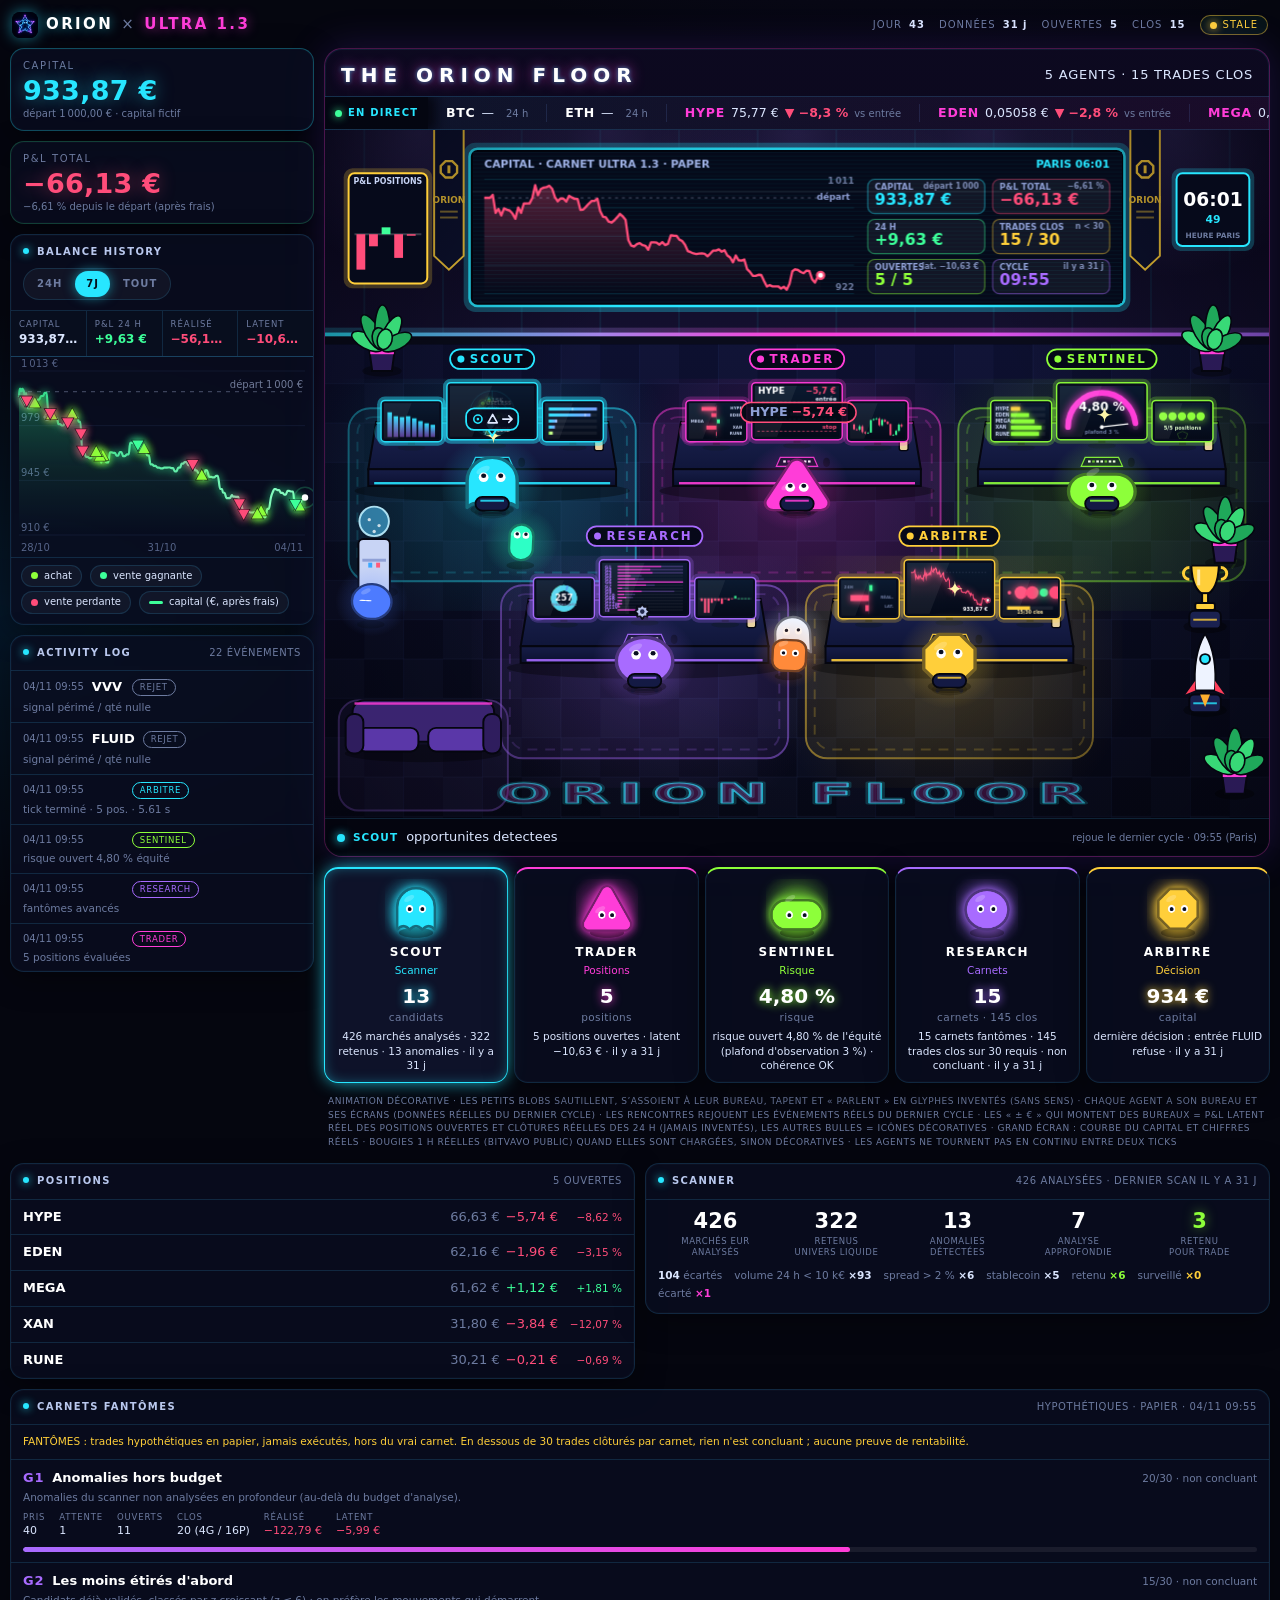
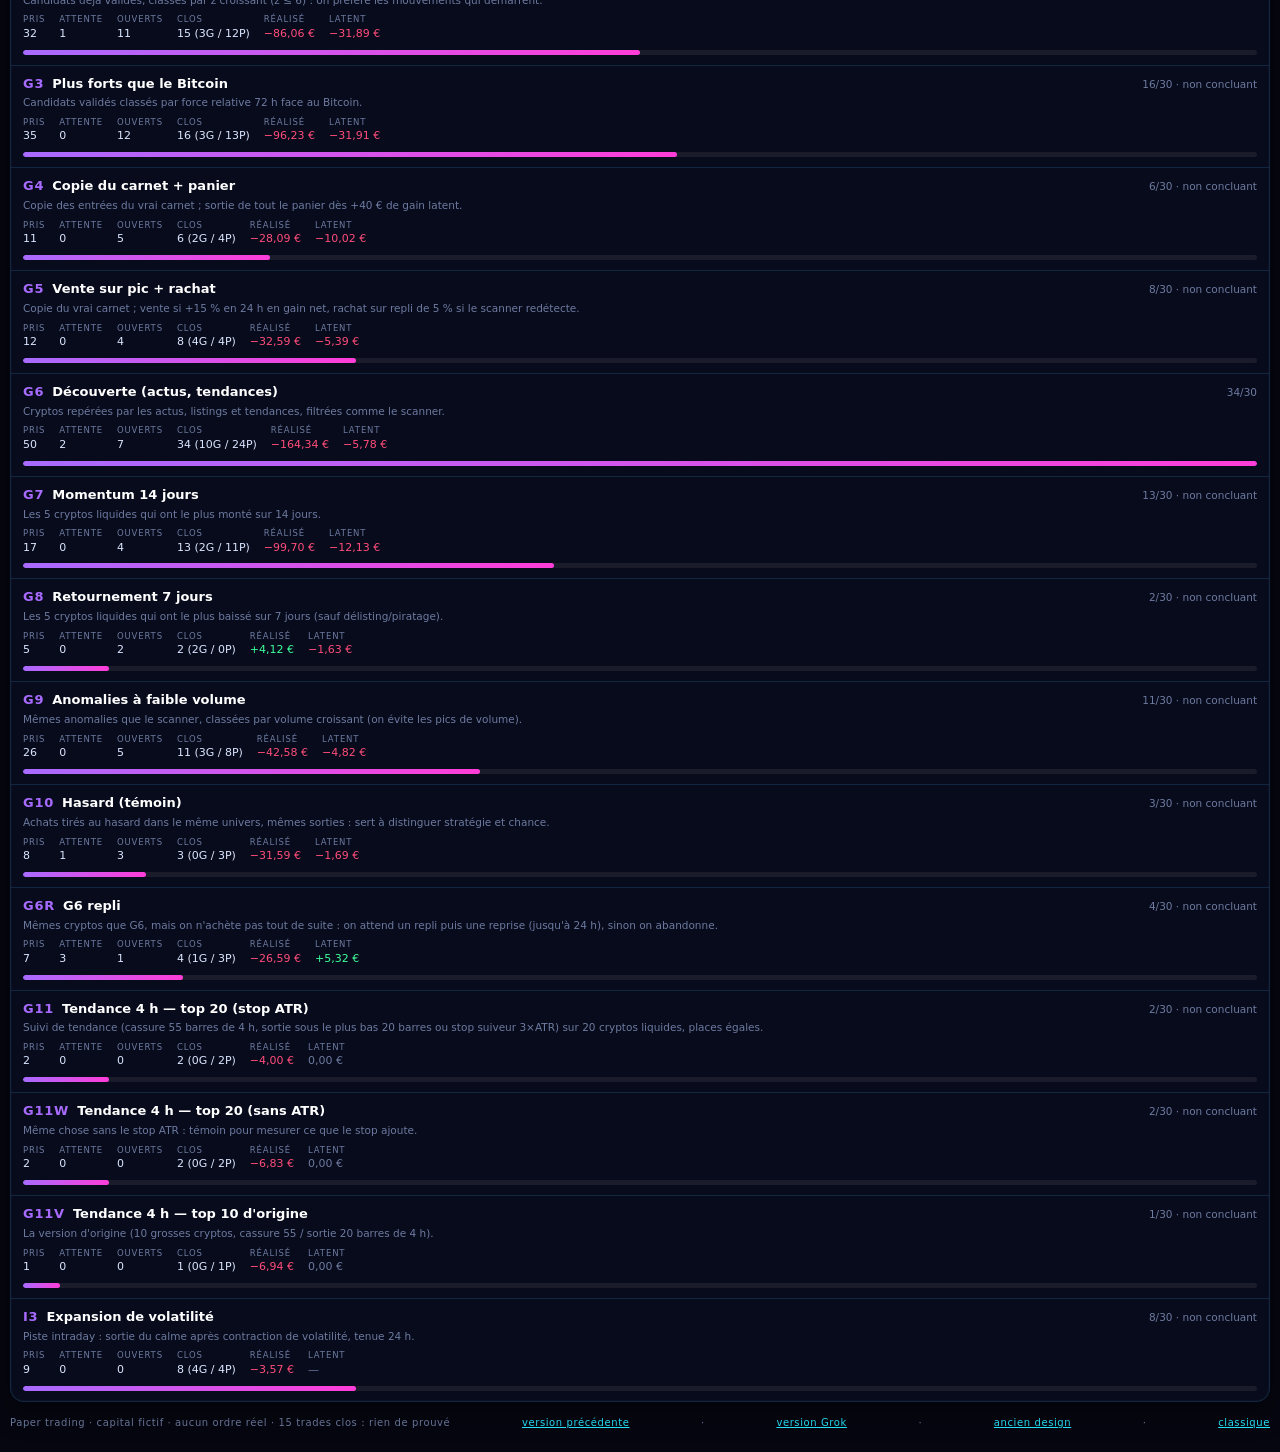
==== commit 9f96e29a: "site: carnet principal ORION ULTRA 1.3 (repli sur 1.2 archivé tant que 1.3 n'est pas publié) (t184u)" ====
--- a/index.html
+++ b/index.html
@@ -8,7 +8,7 @@
 <meta name="mobile-web-app-capable" content="yes">
 <meta name="apple-mobile-web-app-capable" content="yes">
 <meta name="apple-mobile-web-app-title" content="ORION">
-<title>ORION × ULTRA 1.2</title>
+<title>ORION × ULTRA 1.3</title>
 <link rel="icon" type="image/png" sizes="48x48" href="img/favicon-48.png?v=6">
 <link rel="icon" type="image/png" sizes="32x32" href="img/favicon-32.png?v=6">
 <link rel="apple-touch-icon" sizes="180x180" href="img/apple-touch-icon.png?v=6">
@@ -19,7 +19,7 @@
 <body>
 <main class="wrap">
   <header class="bar">
-    <h1 class="brand"><img src="img/favicon-48.png?v=6" width="26" height="26" alt=""><b>ORION</b><i>×</i><b class="u">ULTRA&nbsp;1.2</b></h1>
+    <h1 class="brand"><img src="img/favicon-48.png?v=6" width="26" height="26" alt=""><b>ORION</b><i>×</i><b class="u">ULTRA&nbsp;1.3</b></h1>
     <div class="bst">
       <span>JOUR <b id="s_day">—</b></span><span>DONNÉES <b id="s_age">—</b></span><span>OUVERTES <b id="s_op">—</b></span><span>CLOS <b id="s_cl">—</b></span>
       <div class="live" id="live" title="Fraîcheur des données publiées"><i></i><span>—</span></div>
@@ -99,7 +99,7 @@
   </footer>
 </main>
 <noscript><p class="ns">JavaScript est nécessaire pour afficher les données.</p></noscript>
-<script src="salle.js?v=8"></script>
-<script src="neon.js?v=8"></script>
+<script src="salle.js?v=9"></script>
+<script src="neon.js?v=9"></script>
 </body>
 </html>
